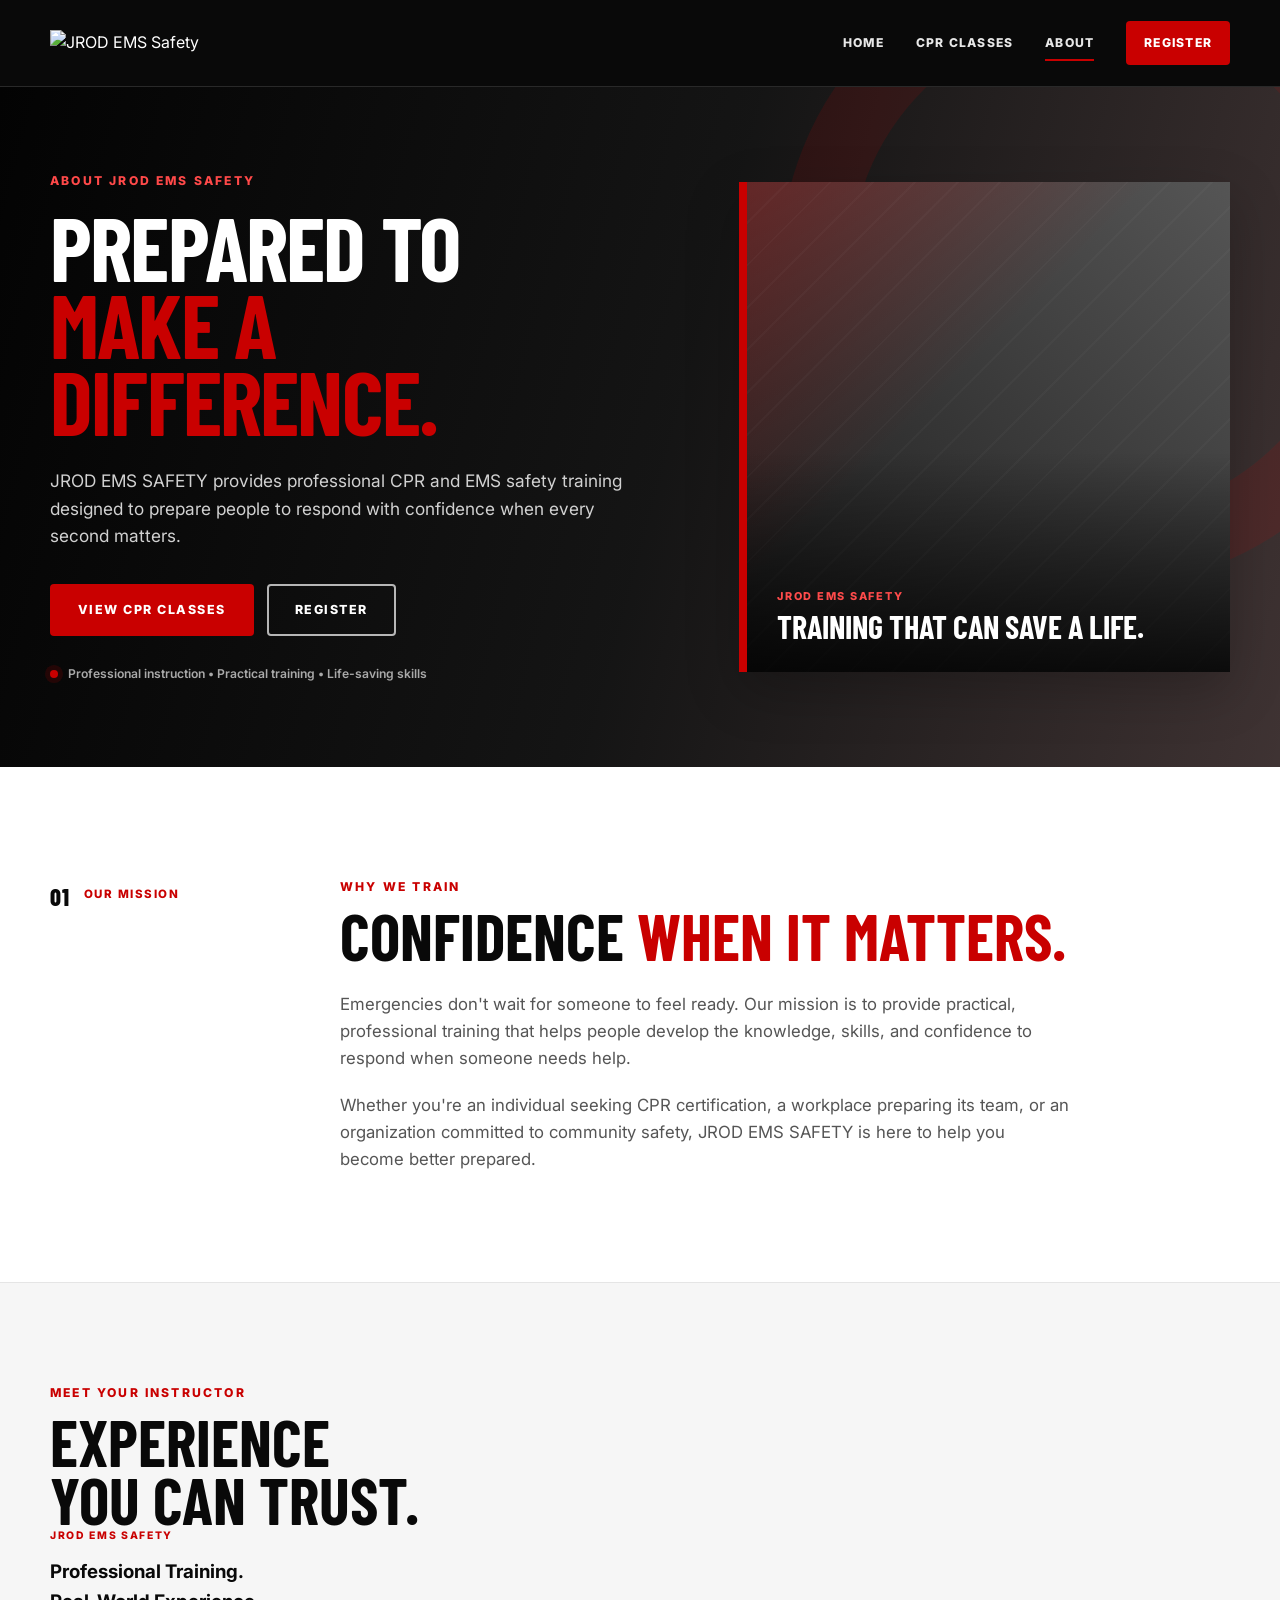
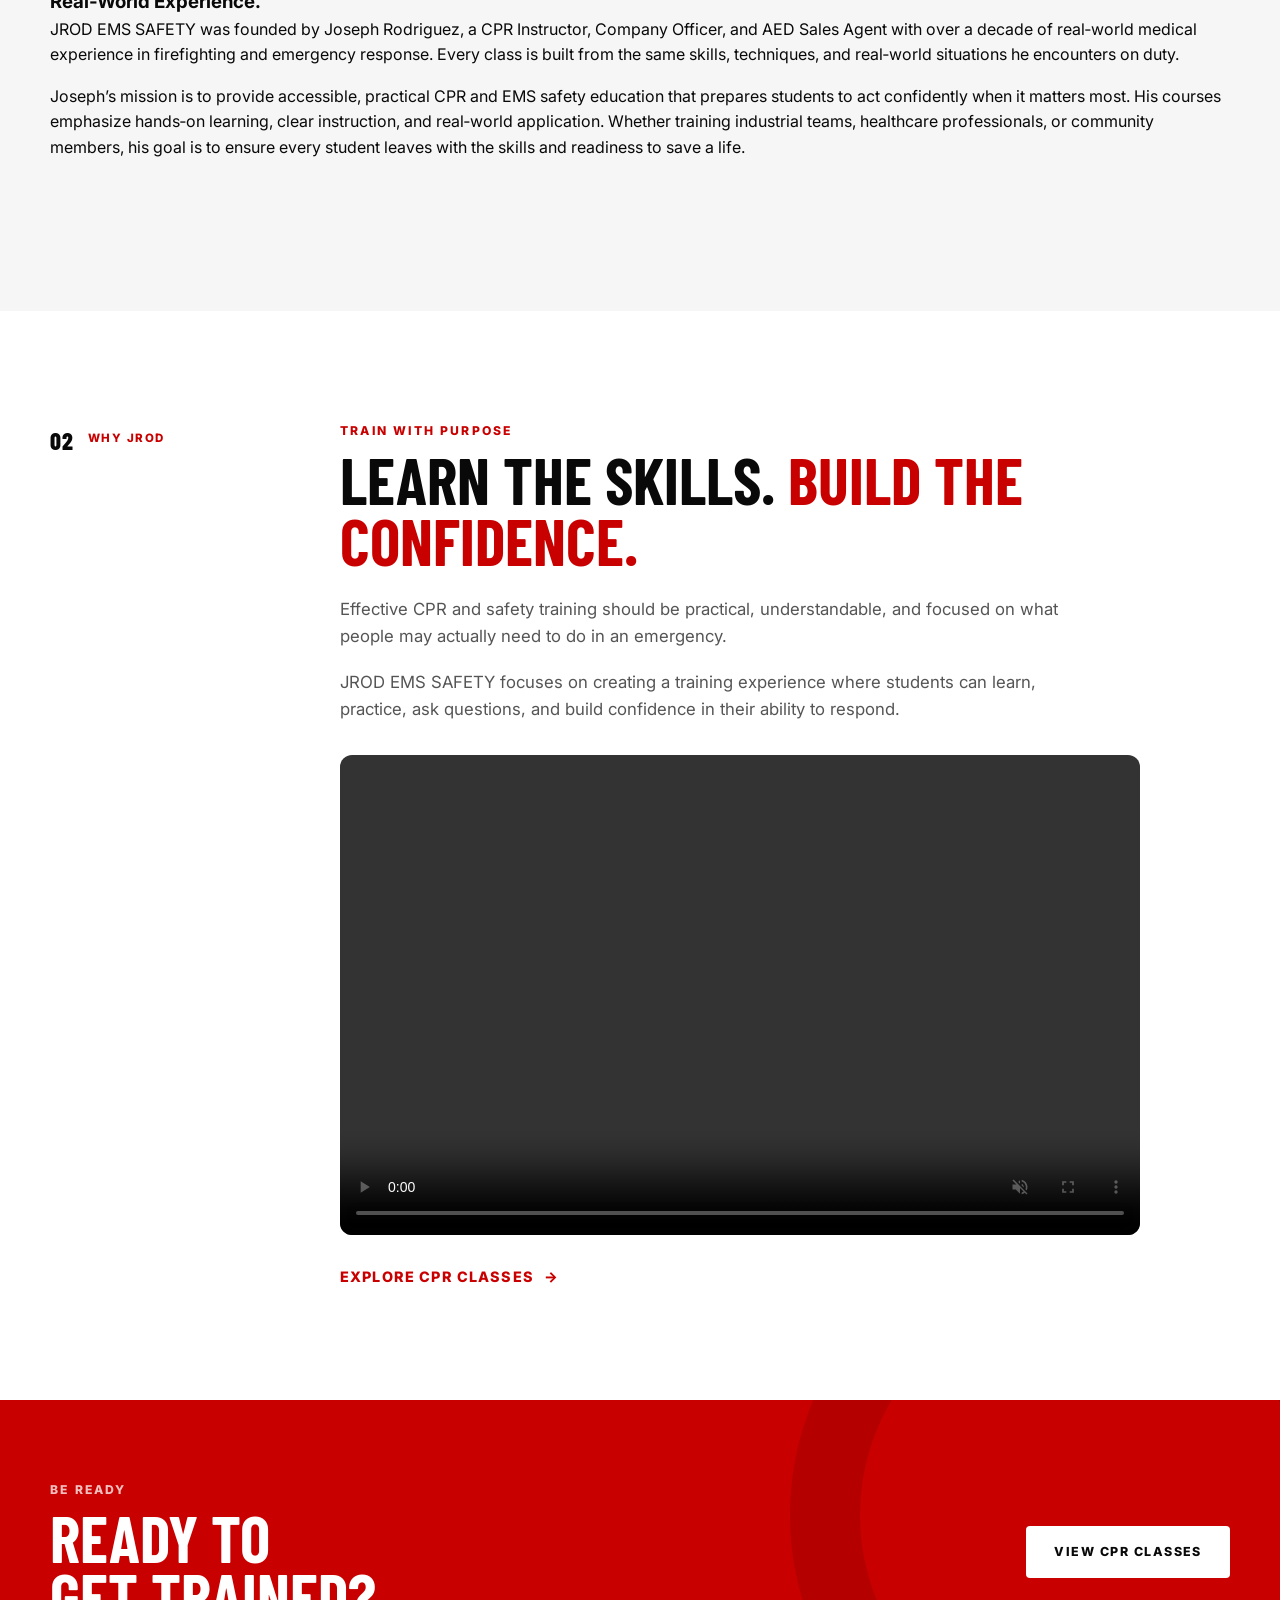
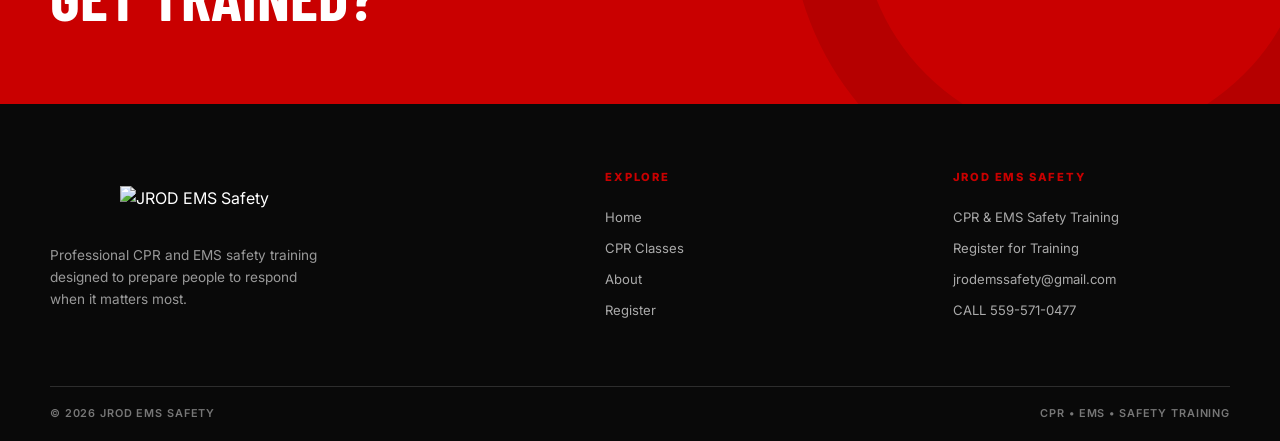
==== about.html @ 59ee8e82 "laptop optimize" ====
<!DOCTYPE html>
<html lang="en">
<head>
  <meta charset="UTF-8">
  <meta name="viewport" content="width=device-width, initial-scale=1.0">

  <meta
    name="description"
    content="Learn about JROD EMS SAFETY, our mission, and our commitment to professional CPR and EMS safety training."
  >

  <title>About | JROD EMS SAFETY</title>

  <!-- Fonts -->
  <link rel="preconnect" href="https://fonts.googleapis.com">
  <link rel="preconnect" href="https://fonts.gstatic.com" crossorigin>

  <link
    href="https://fonts.googleapis.com/css2?family=Barlow+Condensed:wght@500;600;700&family=Inter:wght@400;500;600;700;800&display=swap"
    rel="stylesheet"
  >

  <!-- Existing Site Styles -->
  <link rel="stylesheet" href="style.css">
</head>

<body>

  <!-- =========================================================
       HEADER
  ========================================================== -->
<header class="site-header">
    <div class="header-inner">

        <a href="index.html" class="brand" aria-label="JROD EMS Safety Home">
            <img
                src="images/JROD.png"
                alt="JROD EMS Safety"
                class="brand-logo"
            >
        </a>

        <button
            class="menu-toggle"
            type="button"
            aria-label="Open navigation menu"
            aria-expanded="false"
        >
            <span></span>
            <span></span>
            <span></span>
        </button>

        <nav class="main-nav" aria-label="Main navigation">
            <a href="index.html" >Home</a>
            <a href="classes.html">CPR Classes</a>
            <a href="about.html" class="active">About</a>
            <a href="contact.html" class="nav-register">Register</a>
        </nav>

    </div>
</header>

    <!-- =========================================================
         ABOUT HERO
    ========================================================== -->

    <section class="hero">

      <div class="hero-content">

        <div class="hero-copy">

          <p class="eyebrow">
            ABOUT JROD EMS SAFETY
          </p>

          <h1>
            Prepared to
            <br>
            <span>Make a Difference.</span>
          </h1>

          <p class="hero-text">
            JROD EMS SAFETY provides professional CPR and EMS safety
            training designed to prepare people to respond with
            confidence when every second matters.
          </p>

          <div class="hero-actions">

            <a
              class="btn btn-red"
              href="classes.html"
            >
              View CPR Classes
            </a>

            <a
              class="btn btn-outline"
              href="contact.html"
            >
              Register
            </a>

          </div>

          <div class="hero-trust">

            <span class="trust-dot"></span>

            <span>
              Professional instruction • Practical training • Life-saving skills
            </span>

          </div>

        </div>


        <!-- About Image Area -->

        <div class="hero-visual">

          <div class="hero-photo-placeholder">

            <div class="photo-overlay"></div>

            <div class="photo-caption">

              <span>JROD EMS SAFETY</span>

              <strong>
                Training That Can Save a Life.
              </strong>

            </div>

          </div>

        </div>

      </div>

    </section>


    <!-- =========================================================
         OUR MISSION
    ========================================================== -->

    <section class="mission-section">

      <div class="section-inner">

        <div class="mission-grid">

          <div class="mission-label">

            <span class="section-number">
              01
            </span>

            <span>
              OUR MISSION
            </span>

          </div>


          <div class="mission-copy">

            <p class="section-kicker">
              WHY WE TRAIN
            </p>

            <h2>
              Confidence
              <span>When It Matters.</span>
            </h2>

            <p class="mission-text">
              Emergencies don't wait for someone to feel ready.
              Our mission is to provide practical, professional
              training that helps people develop the knowledge,
              skills, and confidence to respond when someone needs
              help.
            </p>

            <p class="mission-text" style="margin-top: 20px;">
              Whether you're an individual seeking CPR certification,
              a workplace preparing its team, or an organization
              committed to community safety, JROD EMS SAFETY is here
              to help you become better prepared.
            </p>

          </div>

        </div>

      </div>

    </section>


    <!-- =========================================================
         MEET THE INSTRUCTOR
    ========================================================== -->

    <section class="classes-preview">

      <div class="section-inner">

        <div class="section-heading">

          <div>

          <p class="section-kicker">
  MEET YOUR INSTRUCTOR
</p>

<h2>
  Experience<br>
  You Can Trust.
</h2>

<div>
  <span class="card-tag">
    JROD EMS SAFETY
  </span>

  <h3>
    Professional Training.<br>
    Real‑World Experience.
  </h3>
</div>

<p>
  JROD EMS SAFETY was founded by Joseph Rodriguez, a CPR Instructor,
  Company Officer, and AED Sales Agent with over a decade of real‑world
  medical experience in firefighting and emergency response. Every class
  is built from the same skills, techniques, and real‑world situations he
  encounters on duty.
</p>

<p style="margin-top: 16px;">
  Joseph’s mission is to provide accessible, practical CPR and EMS safety
  education that prepares students to act confidently when it matters most.
  His courses emphasize hands‑on learning, clear instruction, and real‑world
  application. Whether training industrial teams, healthcare professionals,
  or community members, his goal is to ensure every student leaves with the
  skills and readiness to save a life.
</p>

          </div>

        </div>

      </div>

    </section>


    <!-- =========================================================
         WHY JROD
    ========================================================== -->

   <section class="mission-section">

  <div class="section-inner">

    <div class="mission-grid">

      <div class="mission-label">

        <span class="section-number">
          02
        </span>

        <span>
          WHY JROD
        </span>

      </div>

      <div class="mission-copy">

        <p class="section-kicker">
          TRAIN WITH PURPOSE
        </p>

        <h2>
          Learn The Skills.
          <span>Build The Confidence.</span>
        </h2>

        <p class="mission-text">
          Effective CPR and safety training should be practical,
          understandable, and focused on what people may actually
          need to do in an emergency.
        </p>

        <p class="mission-text" style="margin-top: 20px;">
          JROD EMS SAFETY focuses on creating a training
          experience where students can learn, practice, ask
          questions, and build confidence in their ability to
          respond.
        </p>

      <!-- ⭐ Autoplay Background-Style Video -->
<div class="mission-video"
     style="
        margin-top:32px;
        position:relative;
        overflow:hidden;
        border-radius:12px;
        height:480px; /* increased height for laptop */
     ">

  <video
    src="images/CPRvid.MP4"
    autoplay
    muted
    loop
    playsinline
    controls
    style="
      position:absolute;
      top:0;
      left:0;
      width:100%;
      height:100%;
      object-fit:cover; /* cinematic fill */
    "
  ></video>

</div>

<a class="text-link" href="classes.html">
  Explore CPR Classes <span>→</span>
</a>


      </div>

    </div>

  </div>

</section>

    <!-- =========================================================
         FINAL CTA
    ========================================================== -->

    <section class="final-cta">

      <div class="section-inner">

        <div class="final-cta-inner">

          <div>

            <p class="section-kicker">
              BE READY
            </p>

            <h2>
              Ready To
              <br>
              Get Trained?
            </h2>

          </div>


          <div>

            <a
              class="btn btn-white"
              href="classes.html"
            >
              View CPR Classes
            </a>

          </div>

        </div>

      </div>

    </section>

  </main>


 <!-- FOOTER -->
 
  <footer class="site-footer">

    <div class="footer-inner">

      <div class="footer-brand">

        <a
          class="brand"
          href="index.html"
          aria-label="JROD EMS SAFETY Home"
        >

          <div class="brand-mark" aria-hidden="true">

            <div class="heart">

              <span class="heart-left"></span>
              <span class="heart-right"></span>

              <span class="heartbeat">
                <span class="pulse-line"></span>
              </span>

            </div>

          </div>

         <div class="brand-wordmark">
    <img src="images/JROD.png" alt="JROD EMS Safety" class="brand-logo">
</div>

        </a>


        <p>
          Professional CPR and EMS safety training designed to
          prepare people to respond when it matters most.
        </p>

      </div>


      <div class="footer-links">

        <h3>
          Explore
        </h3>

        <a href="index.html">
          Home
        </a>

        <a href="classes.html">
          CPR Classes
        </a>

        <a href="about.html">
          About
        </a>

        <a href="contact.html">
          Register
        </a>

      </div>


      <div class="footer-contact">

        <h3>
          JROD EMS SAFETY
        </h3>

        <p>
          CPR & EMS Safety Training
        </p>

        <a href="contact.html">
          Register for Training
        </a>

        <a href="mailto:jrodemssafety@gmail.com">jrodemssafety@gmail.com</a>

        <p>
          CALL 559-571-0477
        </p>

      </div>

    </div>


    <div class="footer-bottom">

      <span>
        © 2026 JROD EMS SAFETY
      </span>

      <span>
        CPR • EMS • SAFETY TRAINING
      </span>

    </div>

  </footer>


  <!-- =========================================================
       MOBILE MENU
  ========================================================== -->

  <script>

    const menuToggle = document.querySelector(".menu-toggle");
    const mainNav = document.querySelector(".main-nav");

    if (menuToggle && mainNav) {

      menuToggle.addEventListener("click", () => {

        const isOpen = mainNav.classList.toggle("open");

        menuToggle.setAttribute(
          "aria-expanded",
          isOpen
        );

        menuToggle.setAttribute(
          "aria-label",
          isOpen
            ? "Close navigation"
            : "Open navigation"
        );

      });


      // Close menu when a navigation link is selected

      mainNav.querySelectorAll("a").forEach(link => {

        link.addEventListener("click", () => {

          mainNav.classList.remove("open");

          menuToggle.setAttribute(
            "aria-expanded",
            "false"
          );

          menuToggle.setAttribute(
            "aria-label",
            "Open navigation"
          );

        });

      });

    }

  </script>

</body>
</html>
---- style.css ----
/* =========================================================
   JROD EMS SAFETY
   Home Page Styles
   Brand: Black + Red / CPR-inspired
   ========================================================= */

:root {
  --black: #090909;
  --black-soft: #151515;
  --black-card: #1d1d1d;
  --red: #c90000;
  --red-dark: #980000;
  --red-bright: #e00000;
  --white: #ffffff;
  --off-white: #f6f6f6;
  --gray: #b9b9b9;
  --dark-gray: #707070;
  --border: #2d2d2d;

  --max-width: 1180px;
  --radius: 4px;
  --shadow: 0 18px 50px rgba(0, 0, 0, 0.22);
}

/* ---------- RESET ---------- */

* {
  box-sizing: border-box;
  margin: 0;
  padding: 0;
}

html {
  scroll-behavior: smooth;
}

body {
  font-family: "Inter", Arial, sans-serif;
  background: var(--white);
  color: var(--black);
  line-height: 1.6;
}

img {
  display: block;
  max-width: 100%;
}

a {
  color: inherit;
  text-decoration: none;
}

button,
a {
  -webkit-tap-highlight-color: transparent;
}

::selection {
  background: var(--red);
  color: var(--white);
}

/* ---------- SHARED ---------- */

.section-inner,
.header-inner,
.footer-inner {
  width: min(100% - 40px, var(--max-width));
  margin-inline: auto;
}

.section-kicker,
.eyebrow {
  font-size: 0.76rem;
  font-weight: 800;
  letter-spacing: 0.18em;
  text-transform: uppercase;
}

.section-kicker {
  color: var(--red);
  margin-bottom: 10px;
}

.text-link {
  display: inline-flex;
  align-items: center;
  gap: 10px;
  color: var(--red);
  font-size: 0.9rem;
  font-weight: 800;
  text-transform: uppercase;
  letter-spacing: 0.08em;
}

.text-link span {
  transition: transform 0.2s ease;
}

.text-link:hover span {
  transform: translateX(5px);
}

.btn {
  display: inline-flex;
  min-height: 52px;
  align-items: center;
  justify-content: center;
  padding: 0 26px;
  border: 2px solid transparent;
  border-radius: var(--radius);
  font-size: 0.78rem;
  font-weight: 800;
  letter-spacing: 0.12em;
  text-transform: uppercase;
  transition:
    transform 0.2s ease,
    background 0.2s ease,
    border-color 0.2s ease,
    color 0.2s ease;
}

.btn:hover {
  transform: translateY(-2px);
}

.btn-red {
  background: var(--red);
  color: var(--white);
}

.btn-red:hover {
  background: var(--red-bright);
}

.btn-outline {
  border-color: rgba(255, 255, 255, 0.7);
  color: var(--white);
}

.btn-outline:hover {
  background: var(--white);
  border-color: var(--white);
  color: var(--black);
}

.btn-white {
  background: var(--white);
  color: var(--black);
}

.btn-white:hover {
  background: var(--off-white);
}

/* ---------- HEADER ---------- */

.site-header {
  position: relative;
  z-index: 100;
  background: var(--black);
  color: var(--white);
  border-bottom: 1px solid #292929;
}

.header-inner {
  min-height: 86px;
  display: flex;
  align-items: center;
  justify-content: space-between;
  gap: 30px;
}

.brand {
  display: inline-flex;
  align-items: center;
  gap: 12px;
  min-width: 220px;
}

.brand-mark {
  width: 58px;
  height: 58px;
  display: grid;
  place-items: center;
}

.main-nav {
  display: flex;
  align-items: center;
  gap: 32px;
}

.main-nav a {
  position: relative;
  padding: 8px 0;
  color: #e7e7e7;
  font-size: 0.76rem;
  font-weight: 800;
  letter-spacing: 0.1em;
  text-transform: uppercase;
}

.main-nav a::after {
  content: "";
  position: absolute;
  left: 0;
  right: 100%;
  bottom: 0;
  height: 2px;
  background: var(--red);
  transition: right 0.2s ease;
}

.main-nav a:hover::after,
.main-nav a.active::after {
  right: 0;
}

.main-nav .nav-register {
  padding: 12px 18px;
  background: var(--red);
  color: var(--white);
  border-radius: var(--radius);
}

.main-nav .nav-register::after {
  display: none;
}

.menu-toggle {
  display: none;
  width: 44px;
  height: 44px;
  border: 0;
  background: transparent;
  cursor: pointer;
}

.menu-toggle span {
  display: block;
  width: 25px;
  height: 2px;
  margin: 5px auto;
  background: var(--white);
}

/* ---------- HERO ---------- */

.hero {
  position: relative;
  overflow: hidden;
  min-height: 680px;
  display: flex;
  align-items: center;
  background:
    linear-gradient(105deg, rgba(0, 0, 0, 0.99) 0%, rgba(8, 8, 8, 0.95) 52%, rgba(15, 0, 0, 0.8) 100%);
  color: var(--white);
}

.hero::before {
  content: "";
  position: absolute;
  right: -140px;
  top: -140px;
  width: 500px;
  height: 500px;
  border: 70px solid rgba(201, 0, 0, 0.12);
  border-radius: 50%;
}

.hero-content {
  position: relative;
  z-index: 2;
  width: min(100% - 40px, var(--max-width));
  margin-inline: auto;
  display: grid;
  grid-template-columns: 1fr 0.9fr;
  gap: 70px;
  align-items: center;
  padding: 80px 0;
}

.hero-copy {
  max-width: 620px;
}

.eyebrow {
  color: #ff4949;
  margin-bottom: 18px;
}

.hero h1 {
  max-width: 700px;
  font-family: "Barlow Condensed", Impact, sans-serif;
  font-size: clamp(4rem, 7vw, 6.7rem);
  line-height: 0.86;
  font-weight: 700;
  letter-spacing: -0.02em;
  text-transform: uppercase;
}

.hero h1 span {
  color: var(--red);
}

.hero-text {
  max-width: 590px;
  margin-top: 28px;
  color: #d1d1d1;
  font-size: 1.08rem;
}

.hero-actions {
  display: flex;
  flex-wrap: wrap;
  gap: 13px;
  margin-top: 34px;
}

.hero-trust {
  display: flex;
  align-items: center;
  gap: 10px;
  margin-top: 28px;
  color: #a9a9a9;
  font-size: 0.76rem;
  font-weight: 600;
}

.trust-dot {
  width: 8px;
  height: 8px;
  flex: 0 0 auto;
  border-radius: 50%;
  background: var(--red);
  box-shadow: 0 0 0 5px rgba(201, 0, 0, 0.15);
}

.hero-visual {
  position: relative;
  min-height: 490px;
}

.hero-photo-placeholder {
  position: absolute;
  inset: 0 0 0 35px;
  overflow: hidden;
  background:
    linear-gradient(135deg, rgba(201, 0, 0, 0.3), transparent 42%),
    linear-gradient(45deg, #1b1b1b, #555);
  border-left: 8px solid var(--red);
  box-shadow: var(--shadow);
}

/*
  Replace the placeholder background with the client's
  professional instructor photo:

  background-image:
    linear-gradient(rgba(0,0,0,.12), rgba(0,0,0,.35)),
    url("images/instructors.jpg");

  background-size: cover;
  background-position: center;
*/

.photo-overlay {
  position: absolute;
  inset: 0;
  background:
    linear-gradient(to top, rgba(0,0,0,.8), transparent 45%),
    repeating-linear-gradient(
      135deg,
      transparent 0,
      transparent 28px,
      rgba(255,255,255,.025) 28px,
      rgba(255,255,255,.025) 30px
    );
}

.photo-overlay::before {
  position: absolute;
  top: 28px;
  left: 28px;
  padding: 7px 10px;
  border-left: 3px solid var(--red);
  background: rgba(0,0,0,.65);
  color: var(--white);
  font-size: 0.65rem;
  font-weight: 800;
  letter-spacing: 0.15em;
}

.photo-caption {
  position: absolute;
  left: 30px;
  right: 30px;
  bottom: 30px;
  display: flex;
  flex-direction: column;
  gap: 5px;
}

.photo-caption span {
  color: #ff4b4b;
  font-size: 0.68rem;
  font-weight: 800;
  letter-spacing: 0.16em;
}

.photo-caption strong {
  font-family: "Barlow Condensed", Impact, sans-serif;
  font-size: 2rem;
  line-height: 1;
  text-transform: uppercase;
}

.emergency-badge {
  position: absolute;
  z-index: 5;
  left: 0;
  bottom: 45px;
  display: flex;
  align-items: center;
  gap: 12px;
  padding: 13px 16px;
  background: var(--red);
  color: var(--white);
  box-shadow: 0 10px 30px rgba(0,0,0,.35);
}

.badge-number {
  font-family: "Barlow Condensed", Impact, sans-serif;
  font-size: 2rem;
  font-weight: 700;
  line-height: 0.9;
}

.badge-label {
  font-size: 0.6rem;
  font-weight: 800;
  letter-spacing: 0.12em;
  line-height: 1.2;
}

/* ---------- MISSION ---------- */

.mission-section {
  padding: 110px 0;
  background: var(--white);
}

.mission-grid {
  display: grid;
  grid-template-columns: 220px 1fr;
  gap: 70px;
}

.mission-label {
  display: flex;
  align-items: flex-start;
  gap: 13px;
  padding-top: 8px;
  color: var(--red);
  font-size: 0.72rem;
  font-weight: 800;
  letter-spacing: 0.13em;
}

.section-number {
  font-family: "Barlow Condensed", Impact, sans-serif;
  font-size: 1.5rem;
  color: var(--black);
  line-height: 1;
}

.mission-copy {
  max-width: 800px;
}

.mission-copy h2 {
  max-width: 850px;
  margin-bottom: 24px;
  font-family: "Barlow Condensed", Impact, sans-serif;
  font-size: clamp(3rem, 5vw, 5rem);
  line-height: 0.95;
  text-transform: uppercase;
}

.mission-copy h2 span {
  color: var(--red);
}

.mission-text {
  max-width: 730px;
  color: #555;
  font-size: 1.05rem;
}

.mission-copy .text-link {
  margin-top: 30px;
}

/* ---------- CLASSES ---------- */

.classes-preview {
  padding: 100px 0 110px;
  background: var(--off-white);
  border-top: 1px solid #e5e5e5;
}

.section-heading {
  display: flex;
  align-items: end;
  justify-content: space-between;
  gap: 30px;
  margin-bottom: 40px;
}

.section-heading h2 {
  font-family: "Barlow Condensed", Impact, sans-serif;
  font-size: clamp(3rem, 5vw, 4.7rem);
  line-height: 0.9;
  text-transform: uppercase;
}

.class-cards {
  display: grid;
  grid-template-columns: repeat(3, 1fr);
  gap: 18px;
}

.class-card {
  display: flex;
  gap: 20px;
  min-height: 270px;
  padding: 32px;
  background: var(--white);
  border-top: 5px solid var(--red);
  box-shadow: 0 10px 30px rgba(0,0,0,.06);
}

.class-card-dark {
  background: var(--black);
  color: var(--white);
}

.card-icon {
  width: 42px;
  height: 42px;
  flex: 0 0 auto;
  display: grid;
  place-items: center;
  background: var(--red);
  color: var(--white);
  font-family: "Barlow Condensed", Impact, sans-serif;
  font-size: 1.6rem;
  font-weight: 700;
}

.card-tag {
  display: block;
  margin-bottom: 12px;
  color: var(--red);
  font-size: 0.65rem;
  font-weight: 800;
  letter-spacing: 0.16em;
}

.class-card h3 {
  margin-bottom: 12px;
  font-family: "Barlow Condensed", Impact, sans-serif;
  font-size: 2.15rem;
  line-height: 0.95;
  text-transform: uppercase;
}

.class-card p {
  color: #666;
  font-size: 0.9rem;
}

.class-card-dark p {
  color: #bbb;
}

.class-card a {
  display: inline-flex;
  gap: 8px;
  margin-top: 24px;
  color: var(--red);
  font-size: 0.72rem;
  font-weight: 800;
  letter-spacing: 0.1em;
  text-transform: uppercase;
}

.class-card a span {
  transition: transform .2s ease;
}

.class-card a:hover span {
  transform: translateX(4px);
}

.mobile-class-link {
  display: none;
}

/* ---------- FINAL CTA ---------- */

.final-cta {
  position: relative;
  overflow: hidden;
  padding: 80px 0;
  background: var(--red);
  color: var(--white);
}

.final-cta::before {
  content: "";
  position: absolute;
  right: -100px;
  top: -180px;
  width: 450px;
  height: 450px;
  border: 70px solid rgba(0,0,0,.1);
  border-radius: 50%;
}

.final-cta-inner {
  position: relative;
  z-index: 1;
  display: flex;
  align-items: center;
  justify-content: space-between;
  gap: 40px;
}

.final-cta .section-kicker {
  color: rgba(255,255,255,.75);
}

.final-cta h2 {
  font-family: "Barlow Condensed", Impact, sans-serif;
  font-size: clamp(3rem, 5vw, 5rem);
  line-height: .9;
  text-transform: uppercase;
}

/* ---------- FOOTER ---------- */

.site-footer {
  background: var(--black);
  color: var(--white);
}

.footer-inner {
  display: grid;
  grid-template-columns: 1.4fr .8fr .8fr;
  gap: 70px;
  padding: 65px 0;
}

.brand-footer {
  min-width: 0;
}

.footer-brand > p {
  max-width: 270px;
  margin-top: 18px;
  color: #999;
  font-size: .85rem;
}

.footer-links,
.footer-contact {
  display: flex;
  flex-direction: column;
  gap: 10px;
}

.footer-links h3,
.footer-contact h3 {
  margin-bottom: 10px;
  color: var(--red);
  font-size: .7rem;
  font-weight: 800;
  letter-spacing: .16em;
  text-transform: uppercase;
}

.footer-links a,
.footer-contact p,
.footer-contact a {
  color: #aaa;
  font-size: .82rem;
}

.footer-links a:hover,
.footer-contact a:hover {
  color: var(--white);
}

.footer-bottom {
  width: min(100% - 40px, var(--max-width));
  margin-inline: auto;
  padding: 18px 0;
  display: flex;
  align-items: center;
  justify-content: space-between;
  gap: 20px;
  border-top: 1px solid var(--border);
  color: #777;
  font-size: .68rem;
  font-weight: 600;
  letter-spacing: .08em;
  text-transform: uppercase;
}

/* ---------- RESPONSIVE ---------- */

@media (max-width: 1000px) {

  .hero-content {
    grid-template-columns: 1fr;
    gap: 50px;
  }

  .hero {
    min-height: auto;
  }

  .hero-visual {
    min-height: 460px;
    max-width: 680px;
  }

  .mission-grid {
    grid-template-columns: 1fr;
    gap: 25px;
  }

  .class-cards {
    grid-template-columns: 1fr;
  }

  .class-card {
    min-height: auto;
  }

  .photo-strip {
    grid-template-columns: repeat(2, 1fr);
  }

  .footer-inner {
    grid-template-columns: 1fr 1fr;
  }

  .footer-brand {
    grid-column: 1 / -1;
  }
}

@media (max-width: 760px) {

  .section-inner,
  .header-inner,
  .footer-inner {
    width: min(100% - 30px, var(--max-width));
  }

  .header-inner {
    min-height: 76px;
  }

  .menu-toggle {
    display: block;
  }

  .main-nav {
    position: absolute;
    left: 15px;
    right: 15px;
    top: calc(100% + 1px);
    display: none;
    flex-direction: column;
    align-items: stretch;
    gap: 0;
    padding: 12px;
    background: var(--black);
    border: 1px solid var(--border);
    box-shadow: var(--shadow);
  }

  .main-nav.open {
    display: flex;
  }

  .main-nav a {
    padding: 14px 10px;
  }

  .main-nav .nav-register {
    margin-top: 8px;
    text-align: center;
  }

  .brand {
    min-width: auto;
  }

  .brand-wordmark {
    width: 100px;
  }

  .hero-content {
    width: min(100% - 30px, var(--max-width));
    padding: 70px 0;
  }

  .hero h1 {
    font-size: clamp(3.6rem, 17vw, 5.6rem);
  }

  .hero-text {
    font-size: .98rem;
  }

  .hero-visual {
    min-height: 390px;
  }

  .hero-photo-placeholder {
    left: 20px;
  }

  .emergency-badge {
    bottom: 25px;
  }

  .mission-section,
  .classes-preview {
    padding: 75px 0;
  }

  .mission-copy h2,
  .section-heading h2 {
    font-size: clamp(2.8rem, 13vw, 4.4rem);
  }

  .section-heading {
    align-items: flex-start;
  }

  .desktop-link {
    display: none;
  }

  .mobile-class-link {
    display: inline-flex;
    margin-top: 30px;
  }

  .photo-strip {
    grid-template-columns: 1fr 1fr;
  }

  .photo-tile {
    min-height: 190px;
  }

  .final-cta {
    padding: 65px 0;
  }

  .final-cta-inner {
    flex-direction: column;
    align-items: flex-start;
  }

  .footer-inner {
    grid-template-columns: 1fr;
    gap: 40px;
    padding: 50px 0;
  }

  .footer-brand {
    grid-column: auto;
  }

  .footer-bottom {
    flex-direction: column;
    align-items: flex-start;
    padding: 18px 0 25px;
  }
}

@media (max-width: 480px) {

  .hero-actions {
    flex-direction: column;
    align-items: stretch;
  }

  .hero-actions .btn {
    width: 100%;
  }

  .hero-visual {
    min-height: 330px;
  }

  .hero-photo-placeholder {
    left: 10px;
    border-left-width: 5px;
  }

  .emergency-badge {
    left: 0;
    bottom: 15px;
  }

  .class-card {
    flex-direction: column;
    padding: 26px;
  }

  .photo-strip {
    grid-template-columns: 1fr;
  }

  .photo-tile {
    min-height: 210px;
  }

  
  .btn {
    min-height: 50px;
  }
}
/* ---------- INSTRUCTORS / EMPLOYEE SECTION (BRAND MATCHED) ---------- */

.employee-section {
  padding: 90px 0;
  background: var(--black);
  color: var(--white);
  border-top: 1px solid var(--border);
}

.employee-heading {
  font-family: "Barlow Condensed", Impact, sans-serif;
  font-size: 2.8rem;
  text-transform: uppercase;
  text-align: center;
  letter-spacing: 0.12em;
  margin-bottom: 50px;
  color: var(--red);
}

/* Grid layout */
.employee-grid {
  display: grid;
  grid-template-columns: repeat(auto-fit, minmax(260px, 1fr));
  gap: 40px;
}

/* Individual card */
.employee-card {
  background: var(--black-card);
  border: 2px solid var(--border);
  border-radius: var(--radius);
  box-shadow: var(--shadow);
  overflow: hidden;
  transition: transform 0.25s ease, box-shadow 0.25s ease;
}

.employee-card:hover {
  transform: translateY(-6px);
  box-shadow: 0 22px 55px rgba(0,0,0,0.35);
}

/* Photo */
.employee-card img {
  width: 100%;
  height: auto;
  object-fit: cover;
  display: block;
  border-bottom: 3px solid var(--red);
}

/* Name label */
.employee-name {
  padding: 18px 20px 22px;
  font-size: 0.9rem;
  font-weight: 800;
  text-transform: uppercase;
  letter-spacing: 0.14em;
  color: var(--gray);
  text-align: center;
}

/* Mobile adjustments */
@media (max-width: 640px) {
  .employee-section {
    padding: 70px 0;
  }

  .employee-heading {
    font-size: 2.2rem;
  }

  .employee-card img {
    height: 220px;
  }
}

/* ---------- PHOTO STRIP ---------- */

/*
  Replace each tile with actual class photos:

  .photo-one {
    background-image:
      linear-gradient(to top, rgba(0,0,0,.7), transparent),
      url("images/class-1.jpg");
    background-size: cover;
    background-position: center;
  }
*/

.photo-strip {
  display: grid;
  grid-template-columns: repeat(2, 1fr);
  min-height: 350px;
  background: var(--black);
}

.photo-tile {
  position: relative;
  min-height: 500px;
  overflow: hidden;
  background-size: cover;
  background-position: center;
  background-repeat: no-repeat;
  display: flex;
  align-items: flex-end;
  padding: 28px;
  color: var(--white);
  font-weight: 700;
  text-transform: uppercase;
  letter-spacing: 0.1em;
  border-right: 1px solid rgba(255,255,255,.08);
}

.photo-tile:nth-child(even) {
  background-color: #222;
}

.photo-tile::before {
  content: "";
  position: absolute;
  inset: 0;
  background: rgba(0,0,0,.45);
}

.photo-tile::after {
  content: "+";
  position: absolute;
  top: 18px;
  right: 20px;
  color: rgba(255,255,255,.35);
  font-family: "Barlow Condensed", Impact, sans-serif;
  font-size: 2rem;
}

.photo-tile span {
  position: relative;
  z-index: 2;
  color: var(--white);
  font-size: 0.65rem;
  font-weight: 800;
  letter-spacing: 0.14em;
}

/* Mobile */
@media (max-width: 768px) {
  .photo-strip {
    grid-template-columns: 1fr;
  }
  .photo-tile {
    min-height: 260px;
  }
}

@media (max-width: 480px) {
  .photo-tile {
    min-height: 220px;
  }
}
/* =========================
   JROD LOGO
========================= */

.brand {
    display: inline-flex;
    align-items: center;
    flex-shrink: 0;
    text-decoration: none;
}

.brand-logo {
    display: block;
    width: 170px;
    height: auto;
    max-height: 64px;
    object-fit: contain;

    opacity: 0;
    transform: translateX(-45px);

    animation:
        logoSlideIn 0.9s ease-out forwards,
        logoThrob 3.5s ease-in-out 1s infinite;

    transform-origin: center center;
}

/* Logo slides in from the left */
@keyframes logoSlideIn {
    0% {
        opacity: 0;
        transform: translateX(-45px);
    }

    100% {
        opacity: 1;
        transform: translateX(0);
    }
}

/* Subtle throb */
@keyframes logoThrob {
    0%,
    100% {
        transform: scale(1);
    }

    50% {
        transform: scale(1.045);
    }
}

/* Accessibility */
@media (prefers-reduced-motion: reduce) {
    .brand-logo {
        opacity: 1;
        transform: none;
        animation: none;
    }
}

/* Mobile */
@media (max-width: 760px) {
    .brand-logo {
        width: 145px;
        max-height: 58px;
    }
}

@media (max-width: 480px) {
    .brand-logo {
        width: 130px;
        max-height: 52px;
    }
}
/* =========================================================
   UPCOMING CLASSES / SCHEDULE
========================================================= */

.schedule-section {
    padding: 60px 0;
    background: var(--black-soft);
}

.schedule-section .section-heading {
    display: block;
    width: min(100% - 40px, 800px);
    margin: 0 auto 40px;
    text-align: center;
}

.schedule-section .eyebrow {
    display: block;
    margin-bottom: 10px;
    color: var(--red);
    font-size: .8rem;
    font-weight: 800;
    letter-spacing: .15em;
}

.schedule-section .section-heading h2 {
    margin: 0 0 12px;
    color: var(--white);
    font-size: clamp(2.5rem, 5vw, 4rem);
}

.schedule-section .section-heading p {
    margin: 0;
    color: var(--gray);
    font-size: 1rem;
}

.schedule-grid {
    width: min(100% - 40px, 1180px);
    margin: 35px auto 0;
    display: grid;
    gap: 16px;
}

.schedule-card {
    display: grid;
    grid-template-columns: 100px 1fr auto;
    align-items: center;
    gap: 25px;
    padding: 20px;
    background: var(--black-card);
    border: 1px solid var(--border);
    border-left: 4px solid var(--red);
    border-radius: 4px;
}

.schedule-date {
    text-align: center;
    border-right: 1px solid var(--border);
    padding-right: 20px;
}

.schedule-date .month {
    display: block;
    color: var(--red);
    font-size: .8rem;
    font-weight: 800;
    letter-spacing: .15em;
}

.schedule-date .day {
    display: block;
    color: var(--white);
    font-family: "Barlow Condensed", Impact, sans-serif;
    font-size: 3rem;
    font-weight: 700;
    line-height: 1;
}

.schedule-info h3 {
    margin: 0 0 6px;
    color: var(--white);
    font-family: "Barlow Condensed", Impact, sans-serif;
    font-size: 1.7rem;
    text-transform: uppercase;
}

.schedule-info p {
    margin: 4px 0;
    color: var(--gray);
}

.schedule-info strong {
    color: var(--white);
}

.schedule-card .btn {
    white-space: nowrap;
    color: #ffffff;
    font-size: 1.05rem;
}

/* Mobile */
@media (max-width: 760px) {

    .schedule-section {
        padding: 50px 0;
    }

    .schedule-card {
        grid-template-columns: 75px 1fr;
        gap: 18px;
    }

    .schedule-date {
        padding-right: 15px;
    }

    .schedule-date .day {
        font-size: 2.5rem;
    }

    .schedule-info h3 {
        font-size: 1.45rem;
    }

    .schedule-card .btn {
        grid-column: 1 / -1;
        width: 100%;
    }
}
/* =========================================================
   GOOGLE SHEET SCHEDULE
========================================================= */

.schedule-loading {
    padding: 35px 20px;
    text-align: center;
    color: var(--gray);
    background: var(--black-card);
    border: 1px solid var(--border);
    border-radius: 4px;
}

.schedule-empty {
    padding: 35px 20px;
    text-align: center;
    color: var(--gray);
    background: var(--black-card);
    border: 1px solid var(--border);
    border-radius: 4px;
}

.schedule-error {
    padding: 25px 20px;
    text-align: center;
    color: var(--white);
    background: var(--black-card);
    border: 1px solid var(--red);
    border-left: 4px solid var(--red);
    border-radius: 4px;
}

.schedule-card {
    transition: transform .2s ease, border-color .2s ease;
}

.schedule-card:hover {
    transform: translateY(-2px);
    border-color: var(--red);
}

.schedule-info .class-description {
    margin-top: 8px;
}

.schedule-info .class-location {
    font-size: .9rem;
}
/* =========================================================
   REGISTRATION PAGE
========================================================= */

.page-hero {
    padding: 100px 20px 80px;
    background: var(--black);
    border-bottom: 1px solid var(--border);
}

.page-hero-inner {
    width: min(100%, 850px);
    margin: 0 auto;
    text-align: center;
}

.page-hero .eyebrow {
    display: block;
    margin-bottom: 12px;
    color: var(--red);
    font-size: .8rem;
    font-weight: 800;
    letter-spacing: .15em;
}

.page-hero h1 {
    margin: 0 0 20px;
    color: var(--white);
    font-family: "Barlow Condensed", Impact, sans-serif;
    font-size: clamp(4rem, 9vw, 7rem);
    line-height: .9;
    text-transform: uppercase;
}

.page-hero h1 span {
    color: var(--red);
}

.page-hero p {
    max-width: 680px;
    margin: 0 auto;
    color: var(--gray);
    font-size: 1.05rem;
    line-height: 1.7;
}


/* =========================================================
   REGISTRATION CARDS
========================================================= */

.registration-section {
    padding: 90px 0;
    background: var(--black-soft);
}

.registration-section .section-heading {
    width: min(100% - 40px, 800px);
    margin: 0 auto 45px;
    text-align: center;
}

.registration-section .section-heading .eyebrow {
    display: block;
    margin-bottom: 10px;
    color: var(--red);
    font-size: .8rem;
    font-weight: 800;
    letter-spacing: .15em;
}

.registration-section .section-heading h2 {
    margin: 0 0 12px;
    color: var(--white);
    font-family: "Barlow Condensed", Impact, sans-serif;
    font-size: clamp(2.8rem, 5vw, 4.5rem);
    text-transform: uppercase;
}

.registration-section .section-heading p {
    margin: 0;
    color: var(--gray);
}


.registration-grid {
    width: min(100% - 40px, 1180px);
    margin: 0 auto;
    display: grid;
    grid-template-columns: repeat(3, 1fr);
    gap: 20px;
}


.registration-card {
    position: relative;
    display: flex;
    flex-direction: column;
    min-height: 560px;
    overflow: hidden;
    background: var(--black-card);
    border: 1px solid var(--border);
    border-top: 4px solid var(--red);
    border-radius: 4px;
    box-shadow: 0 18px 50px rgba(0,0,0,.22);
    transition:
        transform .25s ease,
        border-color .25s ease;
}


.registration-card:hover {
    transform: translateY(-6px);
    border-color: var(--red);
}


.registration-number {
    position: absolute;
    top: 12px;
    right: 18px;
    color: rgba(255,255,255,.08);
    font-family: "Barlow Condensed", Impact, sans-serif;
    font-size: 5rem;
    font-weight: 800;
    line-height: 1;
}


.registration-card-content {
    display: flex;
    flex: 1;
    flex-direction: column;
    padding: 42px 30px 30px;
}


.registration-label {
    margin-bottom: 12px;
    color: var(--red);
    font-size: .72rem;
    font-weight: 800;
    letter-spacing: .15em;
}


.registration-card h3 {
    margin: 0 0 15px;
    color: var(--white);
    font-family: "Barlow Condensed", Impact, sans-serif;
    font-size: 2.25rem;
    line-height: 1;
    text-transform: uppercase;
}


.registration-card > .registration-card-content > p {
    margin: 0;
    color: var(--gray);
    line-height: 1.65;
}


.registration-features {
    margin: 25px 0;
    padding: 0;
    list-style: none;
    border-top: 1px solid var(--border);
}


.registration-features li {
    position: relative;
    padding: 12px 0 12px 22px;
    color: var(--off-white);
    border-bottom: 1px solid var(--border);
    font-size: .92rem;
}


.registration-features li::before {
    content: "✓";
    position: absolute;
    left: 0;
    color: var(--red);
    font-weight: 800;
}


.registration-bottom {
    display: flex;
    align-items: flex-end;
    justify-content: space-between;
    gap: 15px;
    margin-top: auto;
    padding-top: 25px;
    border-top: 1px solid var(--border);
}


.registration-price span {
    display: block;
    margin-bottom: 3px;
    color: var(--dark-gray);
    font-size: .65rem;
    font-weight: 800;
    letter-spacing: .12em;
}


.registration-price strong {
    display: block;
    color: var(--white);
    font-family: "Barlow Condensed", Impact, sans-serif;
    font-size: 2.3rem;
    line-height: 1;
}


.registration-btn {
    white-space: nowrap;
    color: #ffffff;
}


/* =========================================================
   REGISTRATION INFORMATION
========================================================= */

.registration-info-section {
    padding: 80px 0;
    background: var(--black);
}


.registration-info {
    width: min(100% - 40px, 1180px);
    margin: 0 auto;
    display: grid;
    grid-template-columns: 1fr 1fr;
    gap: 60px;
    align-items: center;
}


.registration-info-copy .eyebrow {
    display: block;
    margin-bottom: 10px;
    color: var(--red);
    font-size: .8rem;
    font-weight: 800;
    letter-spacing: .15em;
}


.registration-info-copy h2 {
    margin: 0 0 18px;
    color: var(--white);
    font-family: "Barlow Condensed", Impact, sans-serif;
    font-size: clamp(2.8rem, 5vw, 4.5rem);
    line-height: .95;
    text-transform: uppercase;
}


.registration-info-copy p {
    max-width: 560px;
    margin: 0;
    color: var(--gray);
    line-height: 1.7;
}


.registration-steps {
    display: grid;
    gap: 15px;
}


.registration-step {
    display: flex;
    gap: 18px;
    padding: 20px;
    background: var(--black-card);
    border: 1px solid var(--border);
    border-left: 3px solid var(--red);
}


.registration-step > span {
    flex: 0 0 auto;
    color: var(--red);
    font-family: "Barlow Condensed", Impact, sans-serif;
    font-size: 1.7rem;
    font-weight: 700;
}


.registration-step strong {
    display: block;
    margin-bottom: 5px;
    color: var(--white);
}


.registration-step p {
    margin: 0;
    color: var(--gray);
    font-size: .88rem;
    line-height: 1.5;
}


/* =========================================================
   MOBILE
========================================================= */

@media (max-width: 1000px) {

    .registration-grid {
        grid-template-columns: 1fr;
        max-width: 650px;
    }

    .registration-card {
        min-height: auto;
    }

}


@media (max-width: 760px) {

    .page-hero {
        padding: 75px 20px 60px;
    }

    .registration-section {
        padding: 60px 0;
    }

    .registration-info-section {
        padding: 60px 0;
    }

    .registration-info {
        grid-template-columns: 1fr;
        gap: 40px;
    }

}


@media (max-width: 480px) {

    .registration-grid {
        width: min(100% - 30px, 650px);
    }

    .registration-card-content {
        padding: 35px 22px 25px;
    }

    .registration-bottom {
        align-items: stretch;
        flex-direction: column;
    }

    .registration-btn {
        width: 100%;
        text-align: center;
    }

}
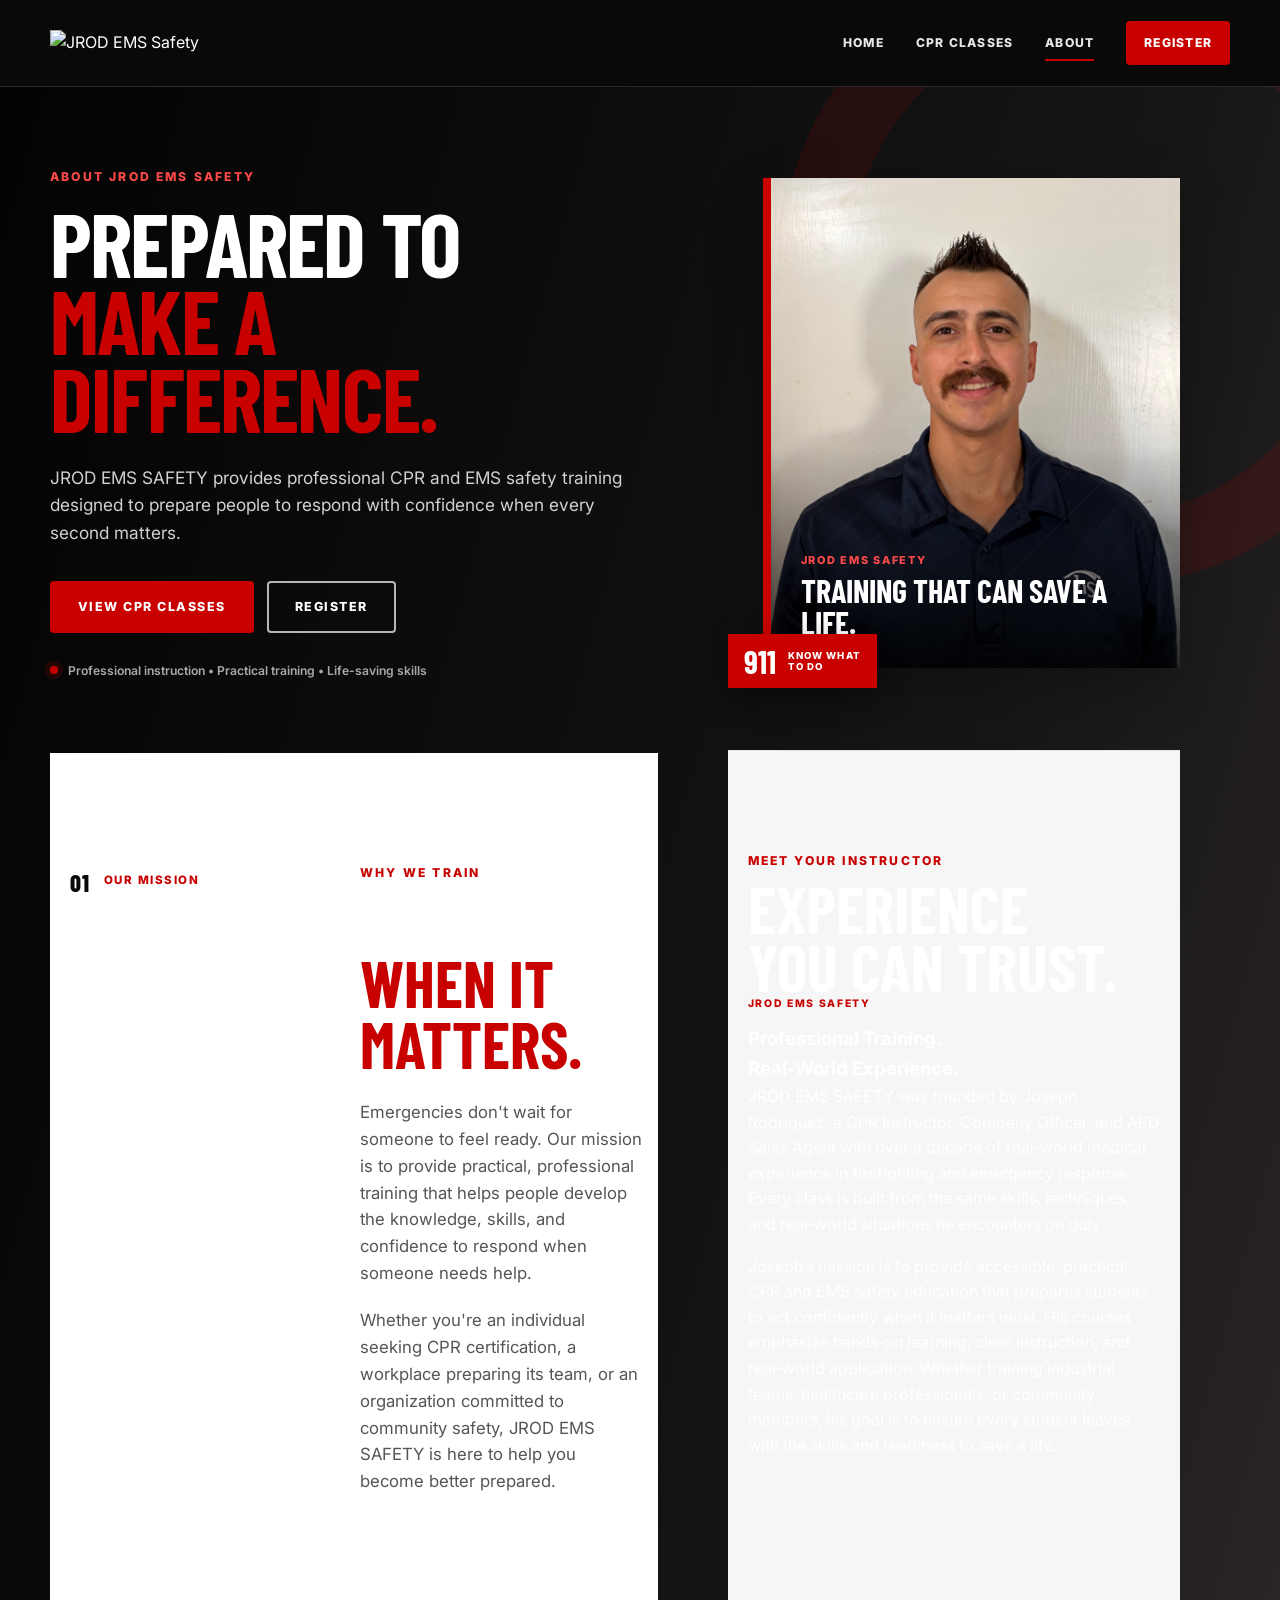
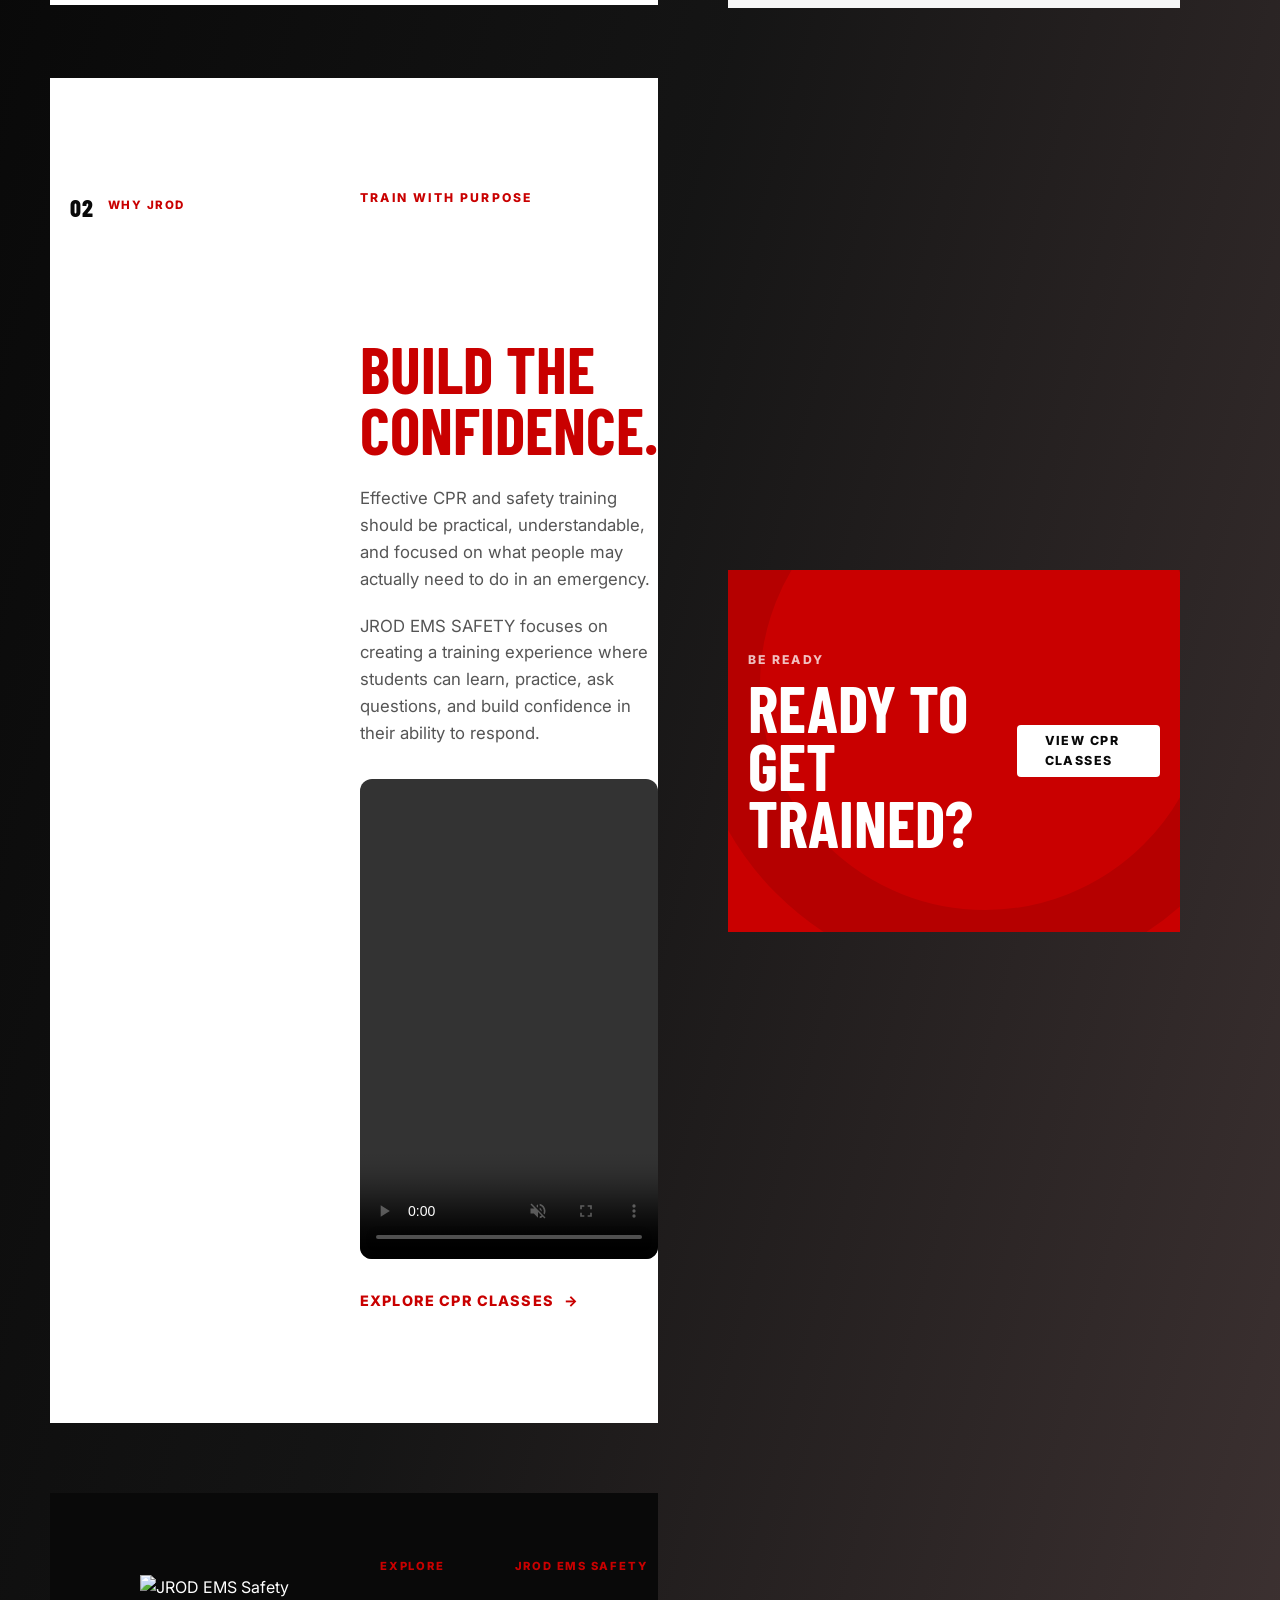
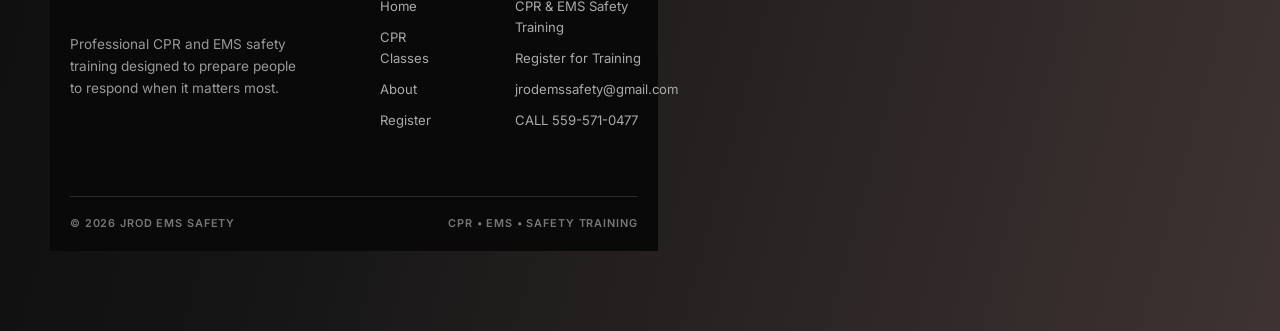
==== commit c33ea639: "pictures and SEO titles" ====
--- a/about.html
+++ b/about.html
@@ -118,31 +118,36 @@
         </div>
 
 
-        <!-- About Image Area -->
-
-        <div class="hero-visual">
-
-          <div class="hero-photo-placeholder">
-
-            <div class="photo-overlay"></div>
-
-            <div class="photo-caption">
-
-              <span>JROD EMS SAFETY</span>
-
-              <strong>
-                Training That Can Save a Life.
-              </strong>
-
-            </div>
-
-          </div>
-
-        </div>
-
-      </div>
-
-    </section>
+
+       <!-- ABOUT IMAGE AREA -->
+<div class="hero-visual">
+
+  <div class="hero-photo-placeholder"
+       style="background-image: url('images/EMSowner.jpeg');
+              background-size: cover;
+              background-position: center;">
+
+    <div class="photo-overlay"></div>
+
+    <div class="photo-caption">
+      <span>JROD EMS SAFETY</span>
+
+      <strong>
+        Training That Can Save a Life.
+      </strong>
+    </div>
+
+  </div>
+
+  <!-- BADGE -->
+  <div class="emergency-badge" style="bottom:-20px;">
+    <span class="badge-number">911</span>
+    <span class="badge-label">
+      KNOW WHAT<br>TO DO
+    </span>
+  </div>
+
+</div>
 
 
     <!-- =========================================================
--- a/style.css
+++ b/style.css
@@ -1728,4 +1728,4 @@
         text-align: center;
     }
 
-}+}
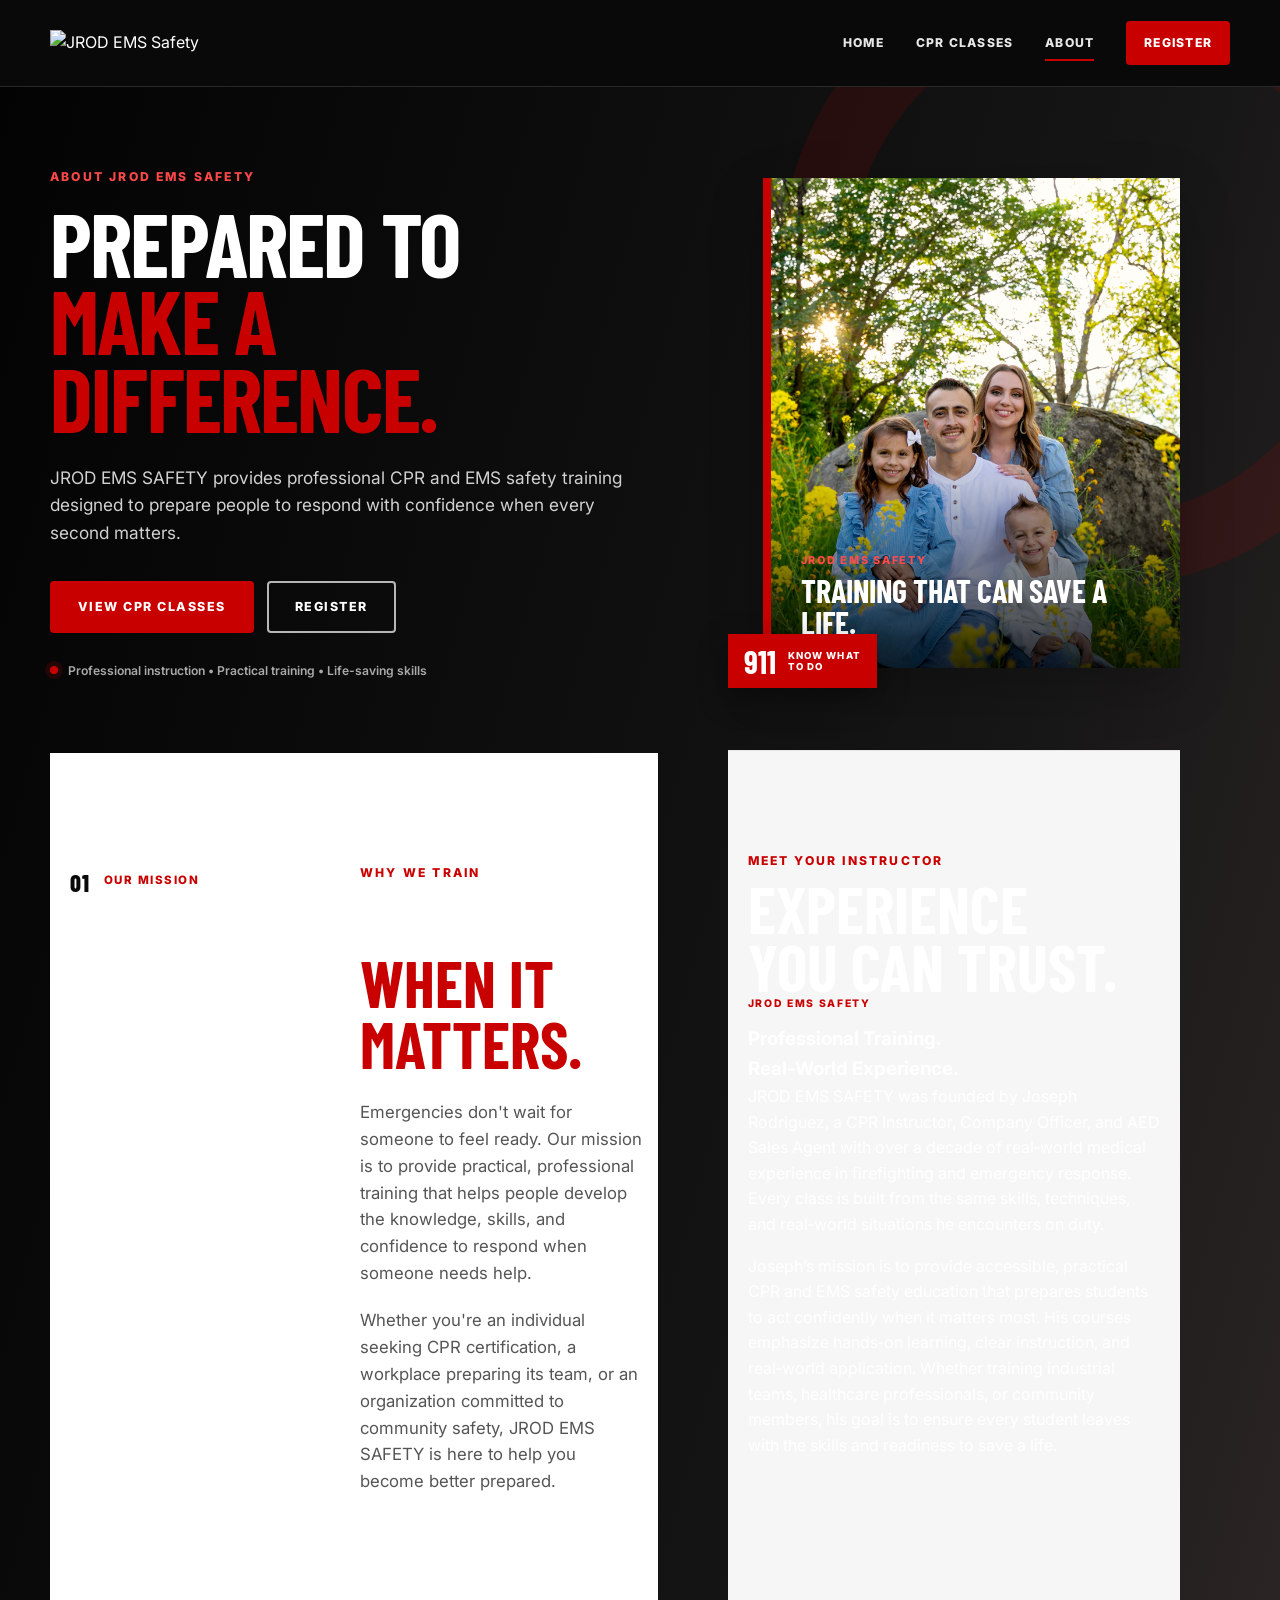
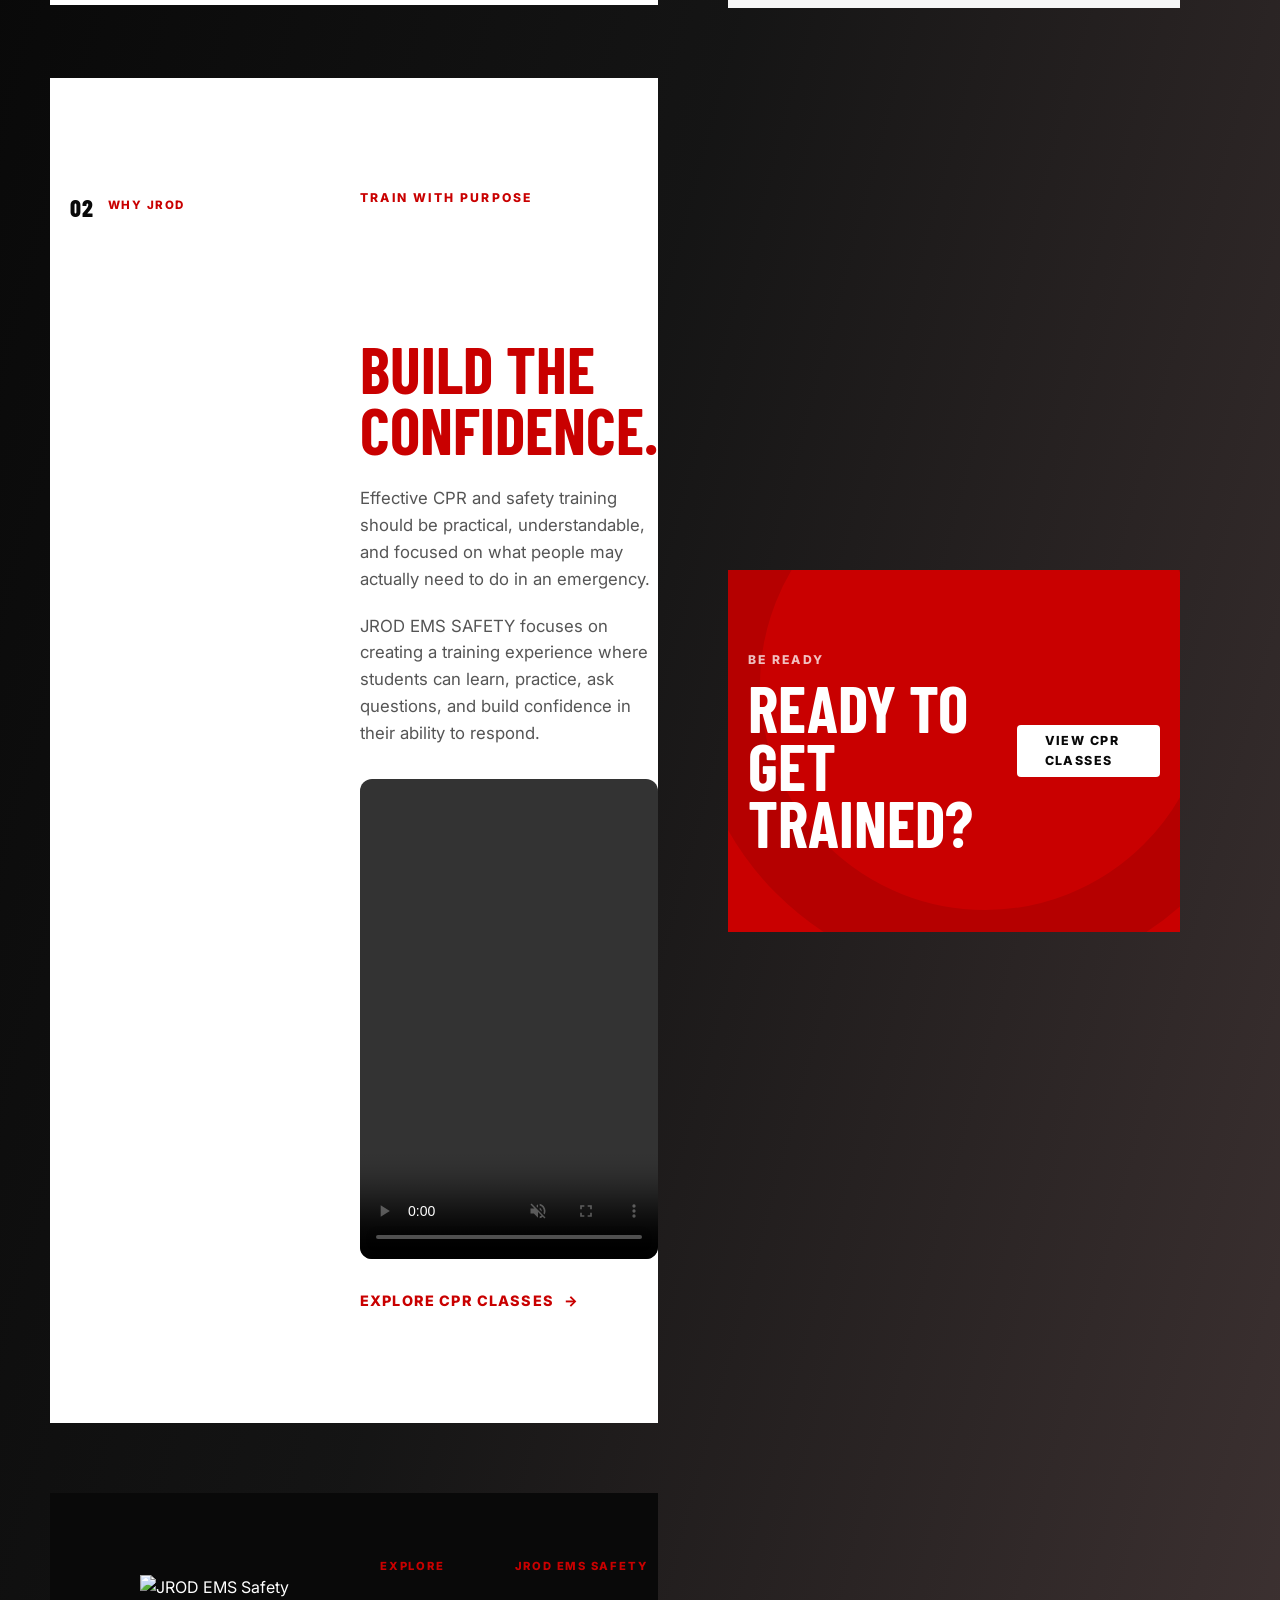
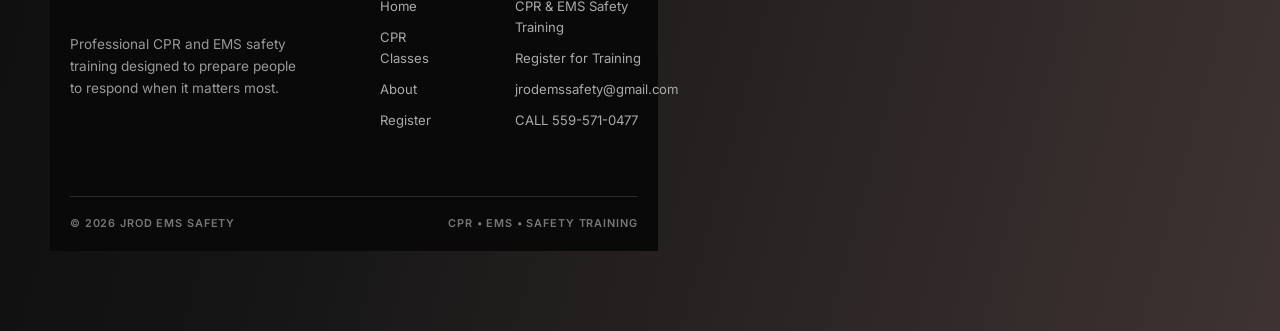
==== commit 283fa6e9: "u" ====
--- a/about.html
+++ b/about.html
@@ -123,7 +123,7 @@
 <div class="hero-visual">
 
   <div class="hero-photo-placeholder"
-       style="background-image: url('images/EMSowner.jpeg');
+       style="background-image: url('images/Family.JPG');
               background-size: cover;
               background-position: center;">
 
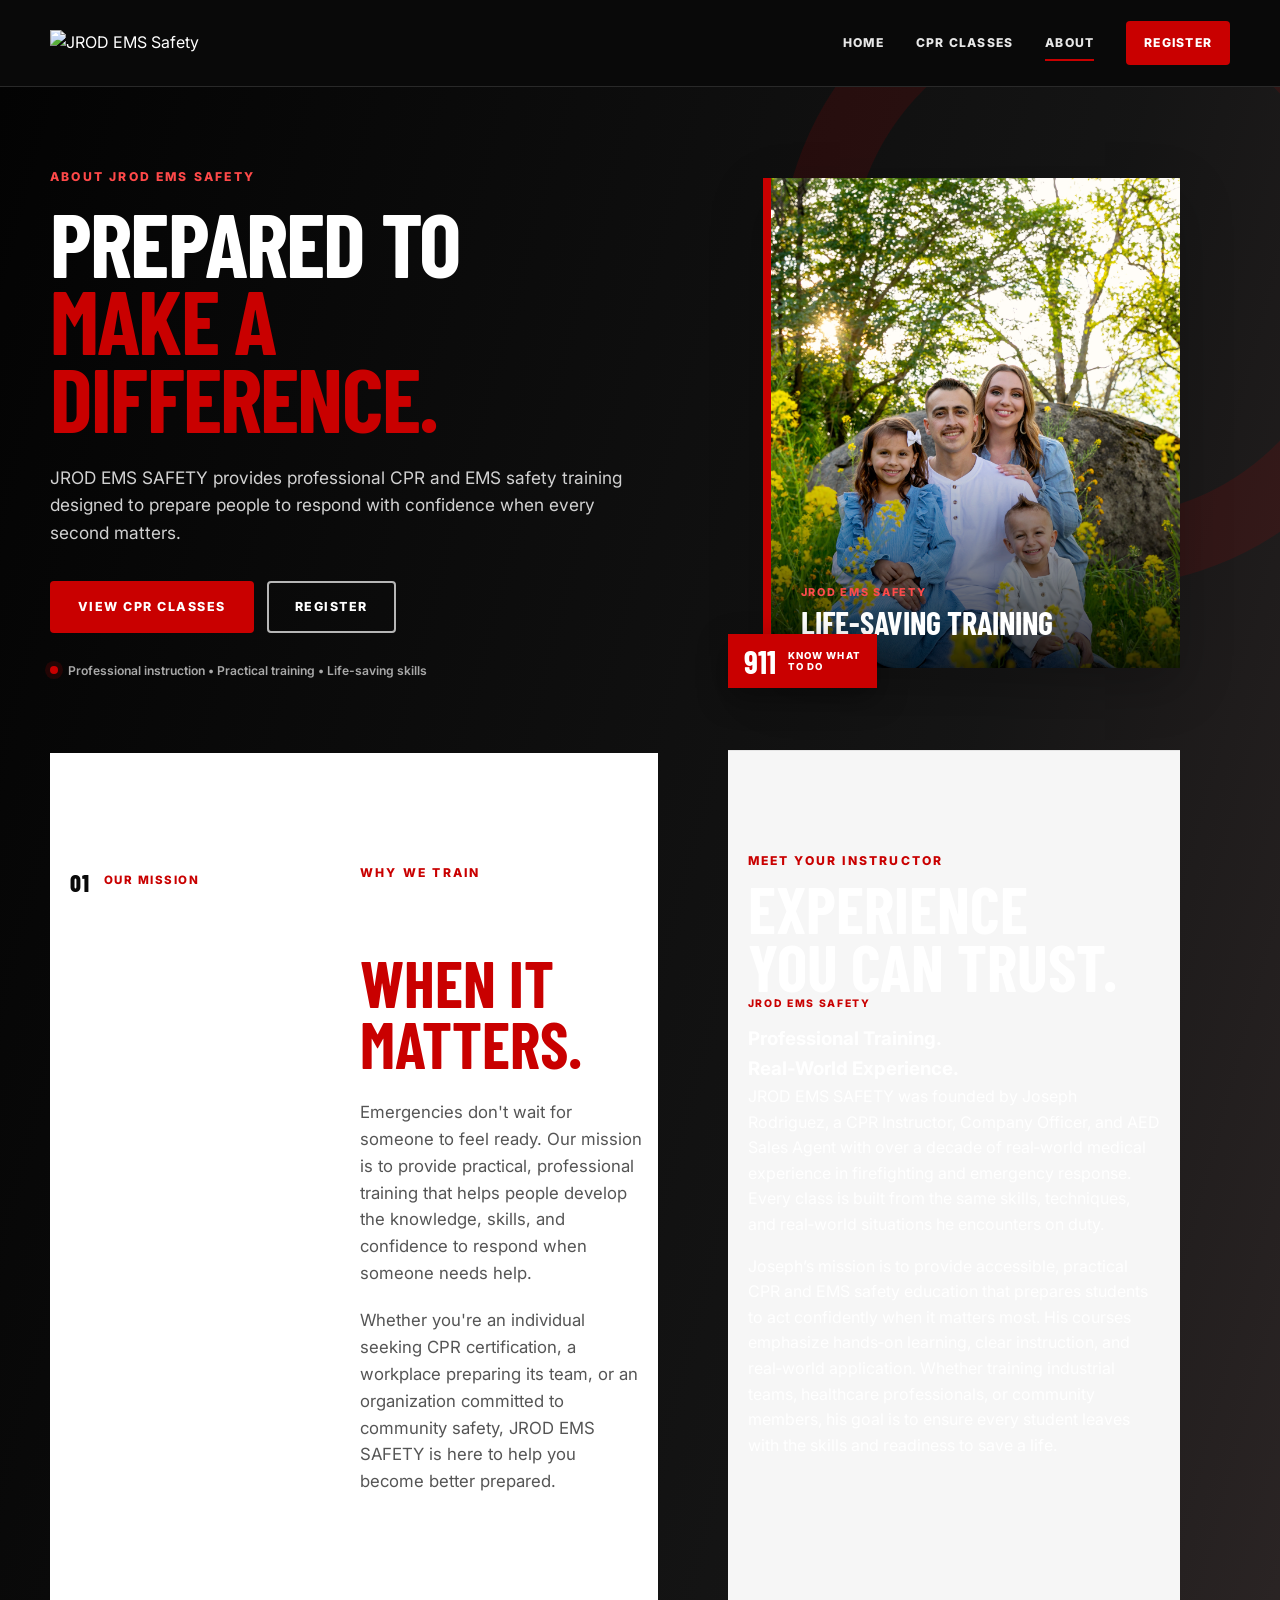
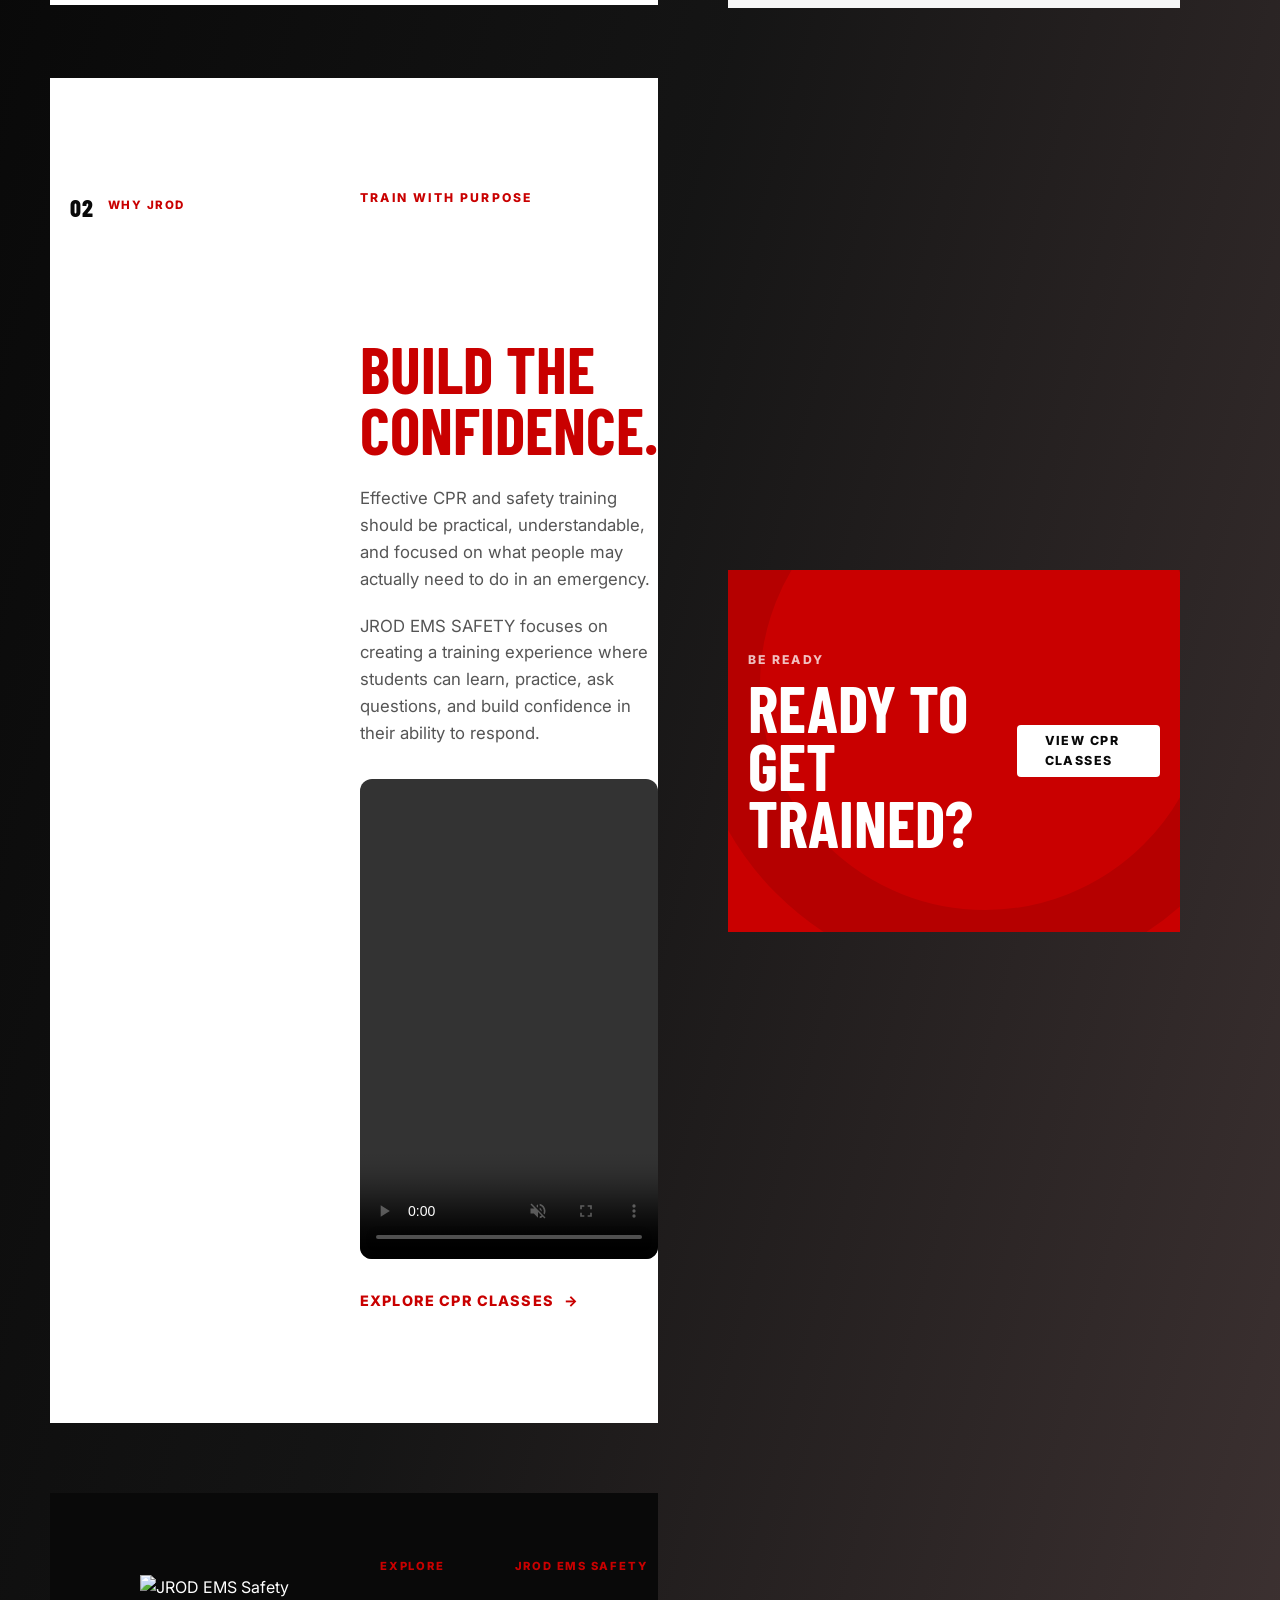
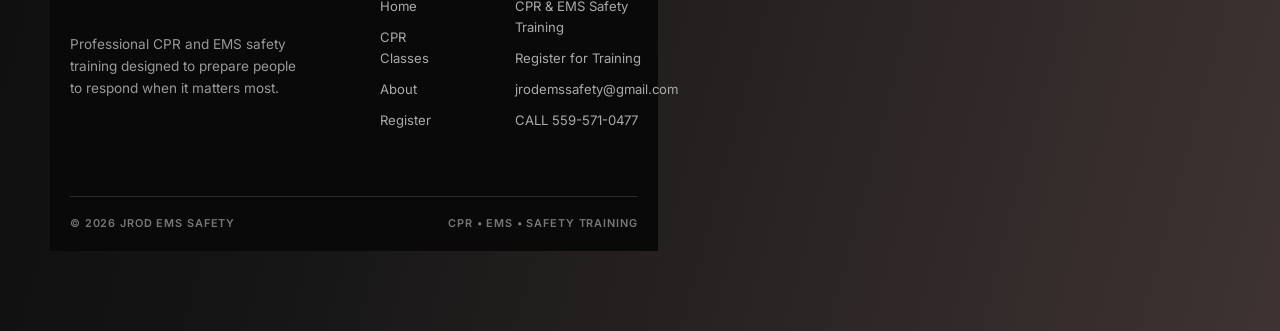
==== commit 4c553496: "Tag" ====
--- a/about.html
+++ b/about.html
@@ -133,7 +133,7 @@
       <span>JROD EMS SAFETY</span>
 
       <strong>
-        Training That Can Save a Life.
+        Life-saving Training
       </strong>
     </div>
 
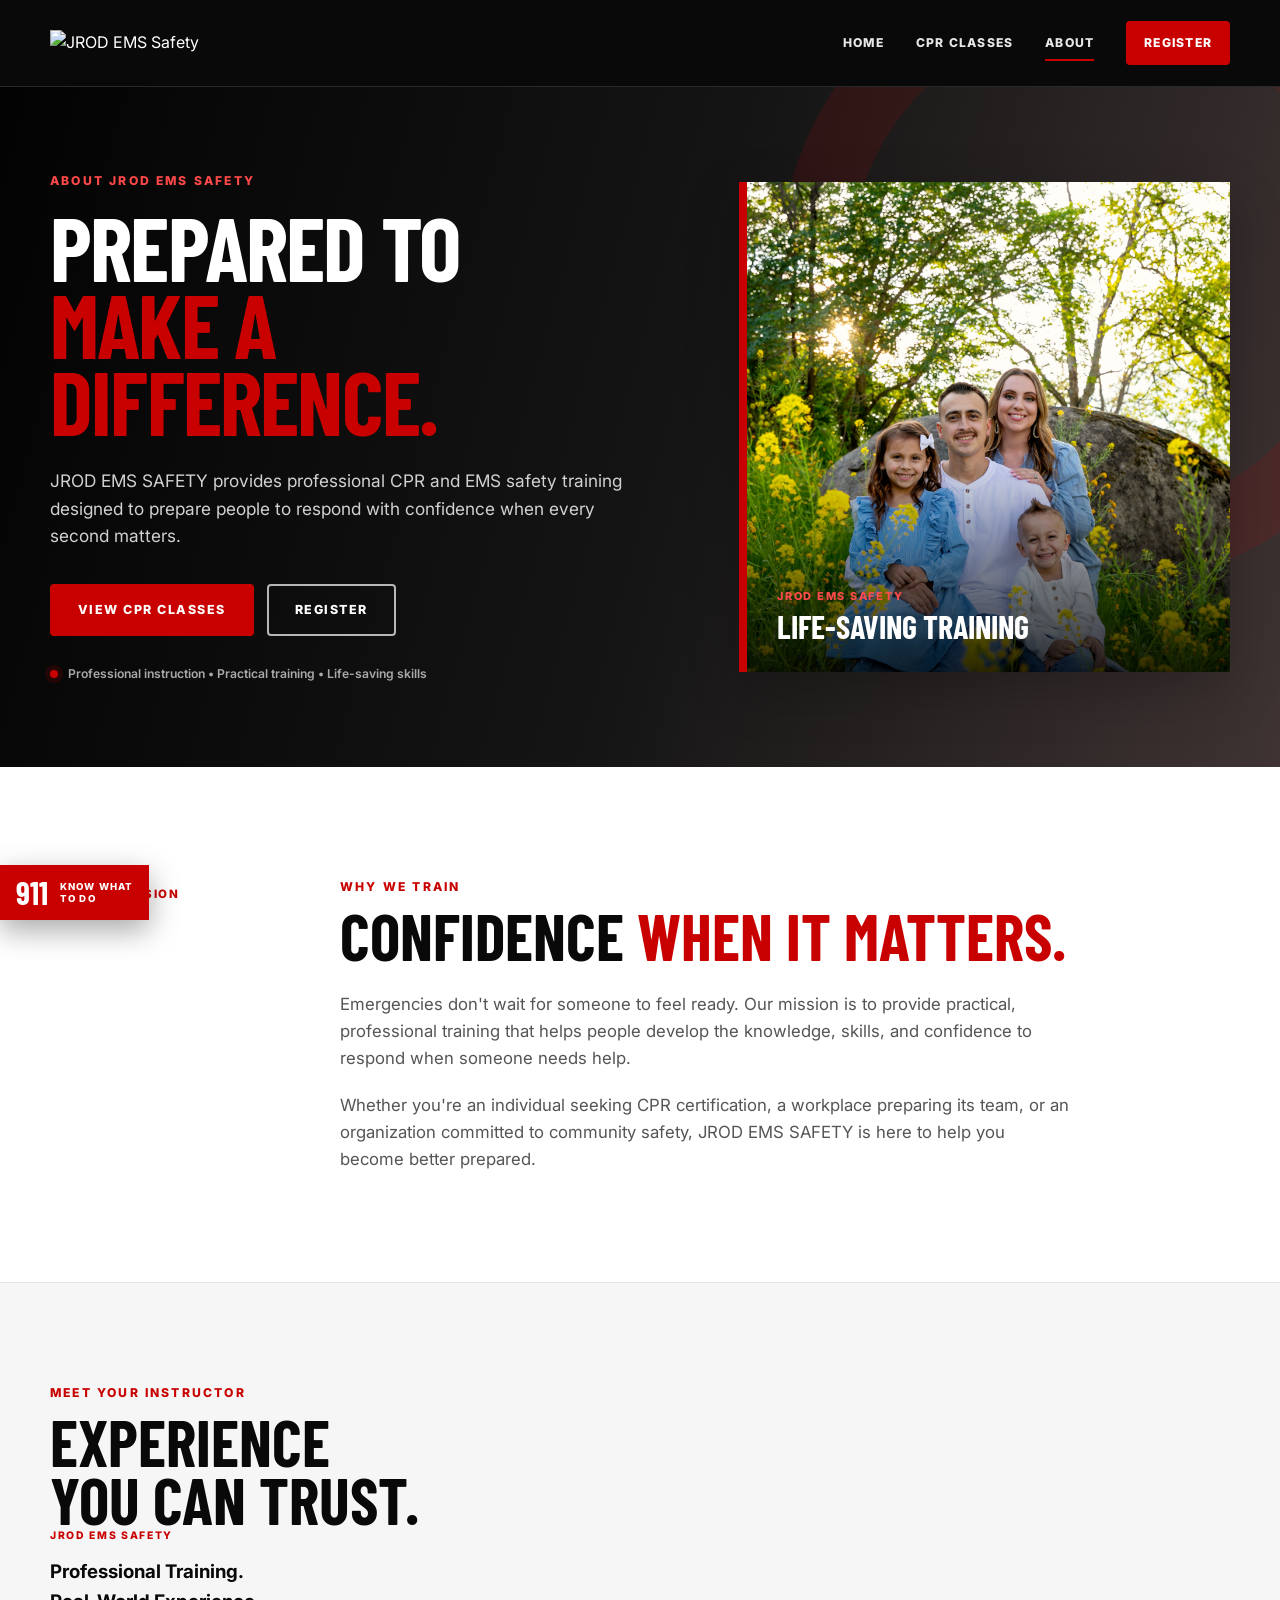
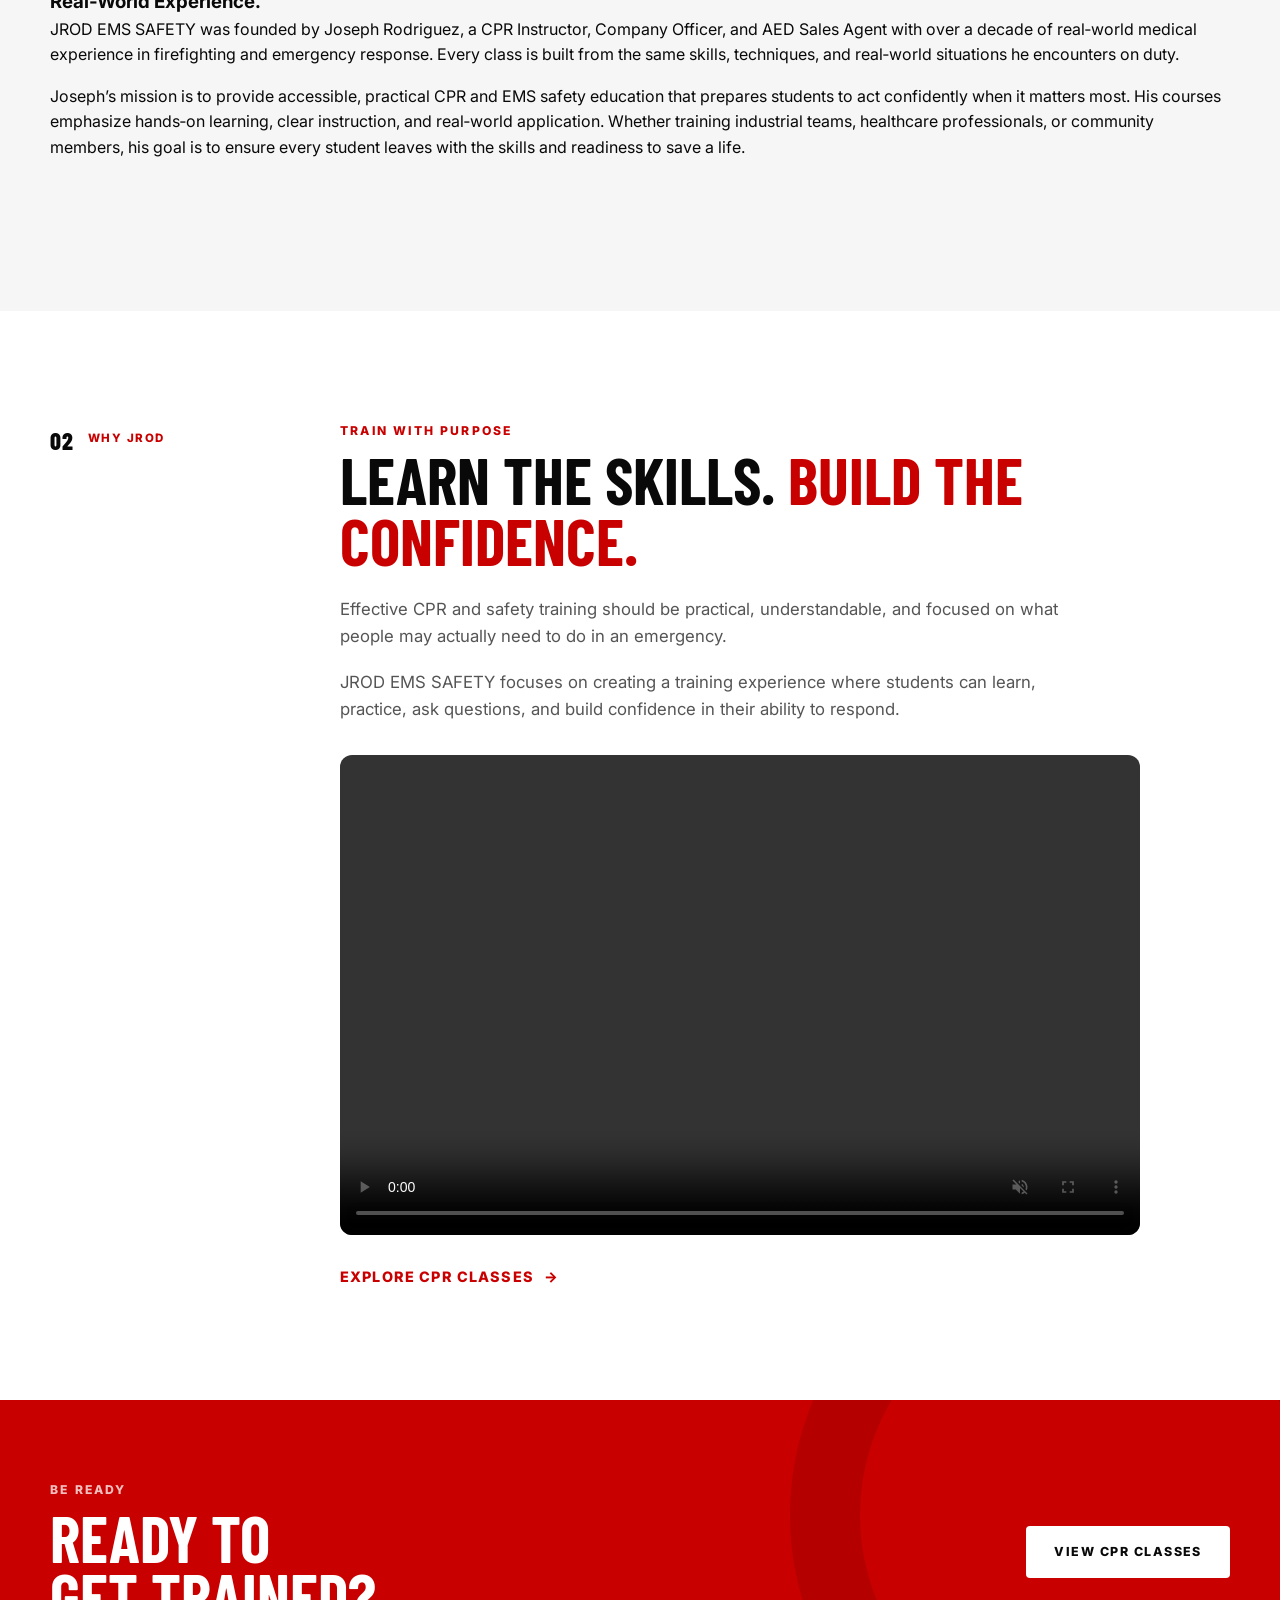
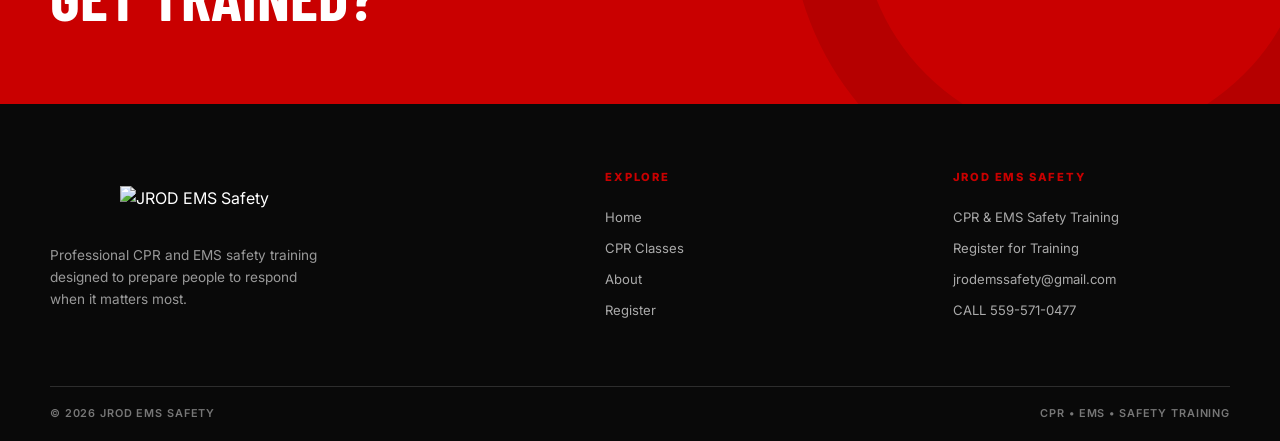
==== commit c1b764bf: "Update about.html" ====
--- a/about.html
+++ b/about.html
@@ -135,9 +135,15 @@
       <strong>
         Life-saving Training
       </strong>
-    </div>
-
-  </div>
+     </div>
+
+          </div>
+
+        </div>
+
+      </div>
+
+    </section>
 
   <!-- BADGE -->
   <div class="emergency-badge" style="bottom:-20px;">
@@ -565,4 +571,4 @@
   </script>
 
 </body>
-</html>+</html>
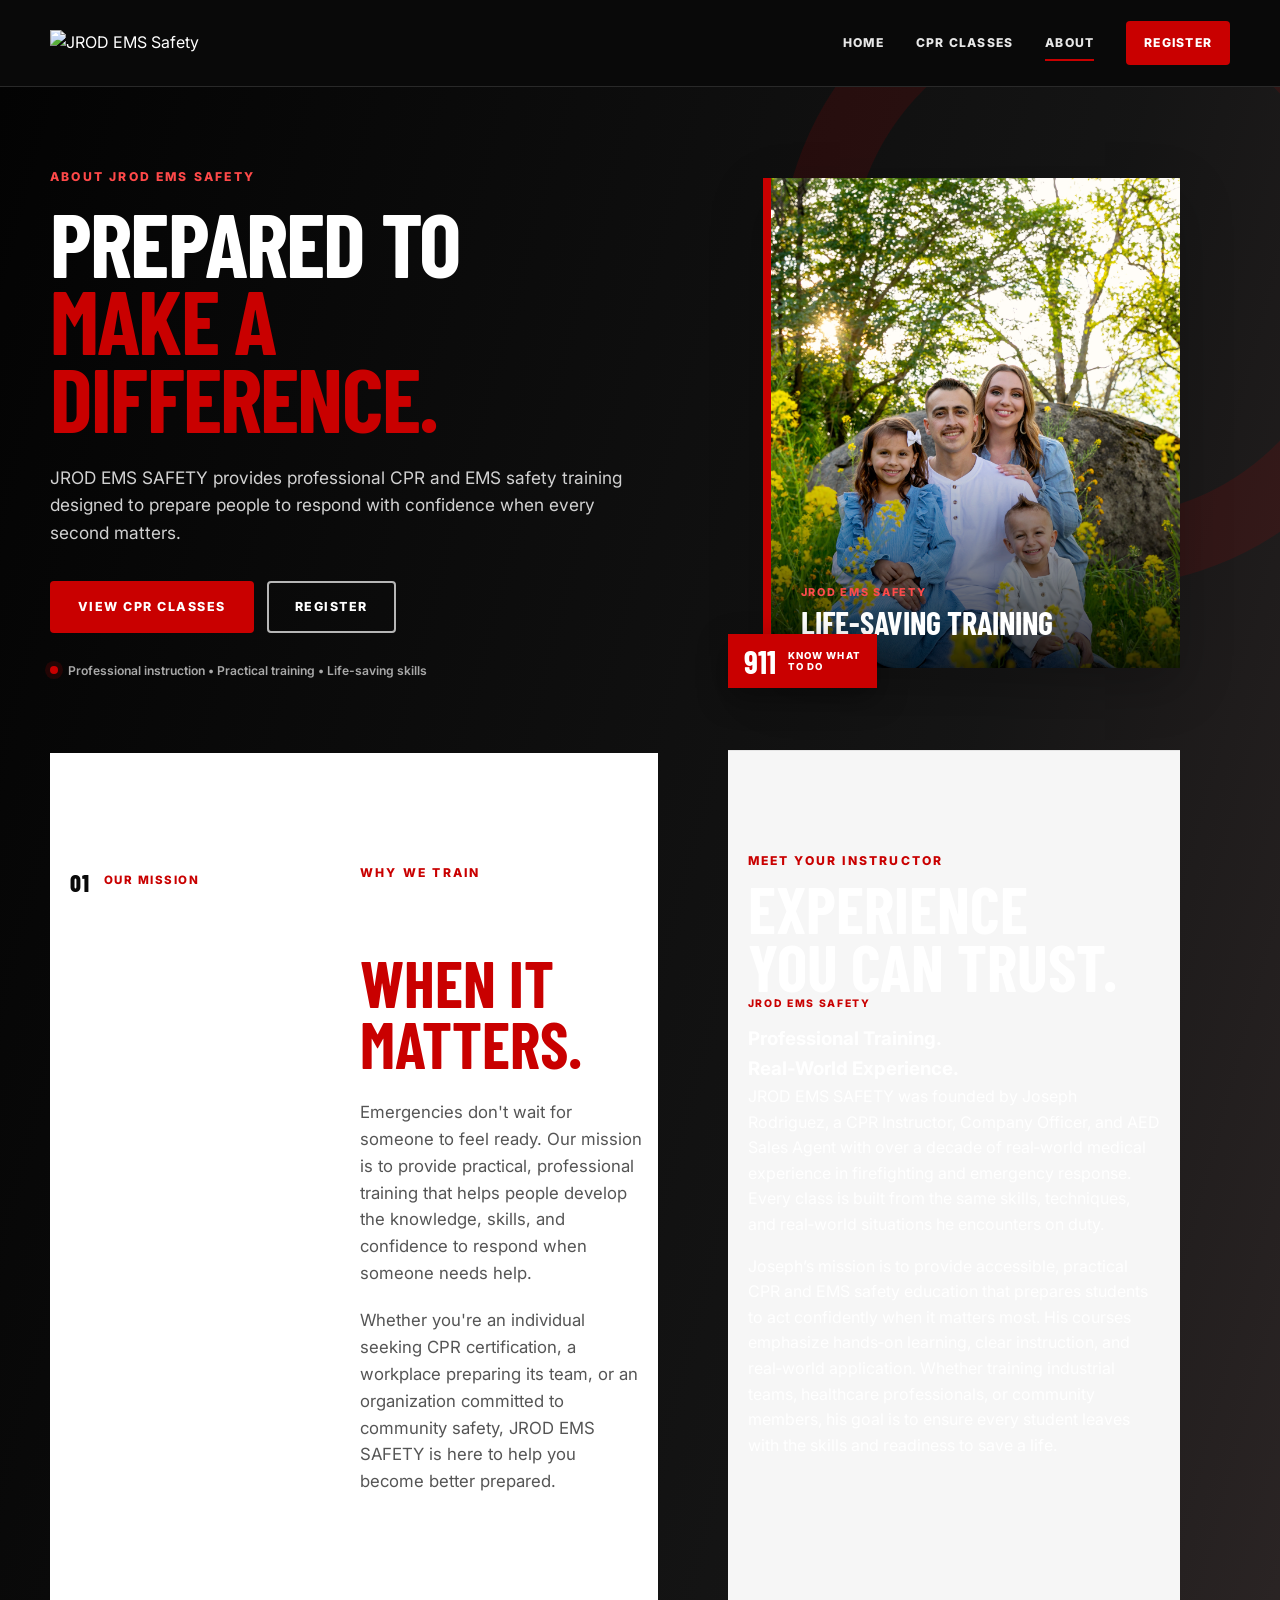
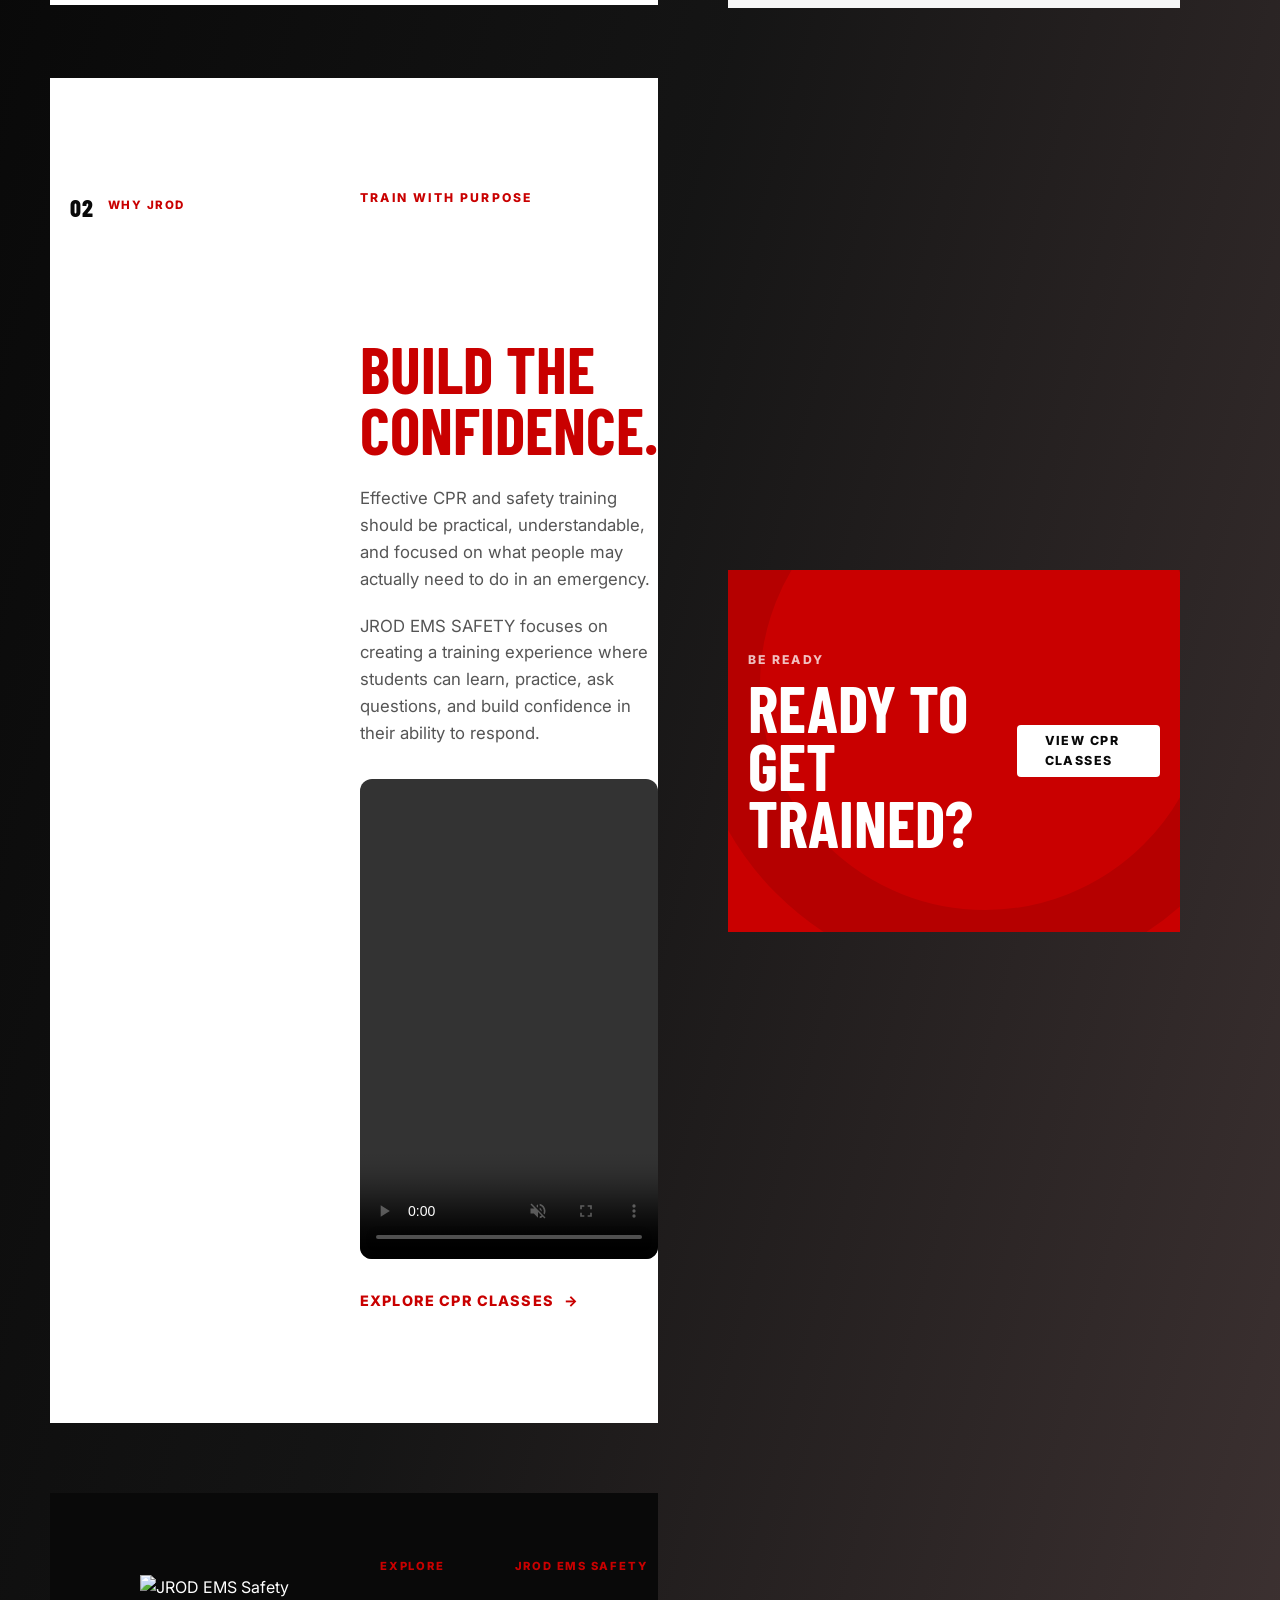
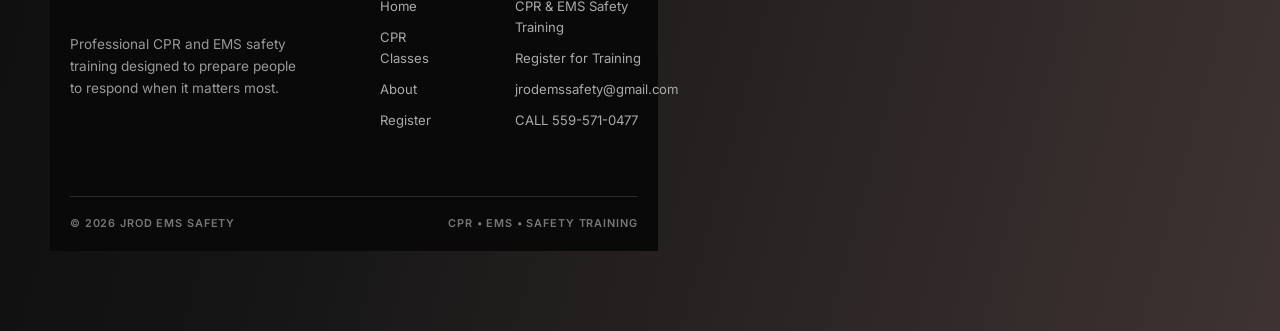
==== commit 38739d33: "Update about.html" ====
--- a/about.html
+++ b/about.html
@@ -119,7 +119,7 @@
 
 
 
-       <!-- ABOUT IMAGE AREA -->
+<!-- ABOUT IMAGE AREA -->
 <div class="hero-visual">
 
   <div class="hero-photo-placeholder"
@@ -135,15 +135,9 @@
       <strong>
         Life-saving Training
       </strong>
-     </div>
-
-          </div>
-
-        </div>
-
-      </div>
-
-    </section>
+    </div>
+
+  </div>
 
   <!-- BADGE -->
   <div class="emergency-badge" style="bottom:-20px;">
@@ -154,7 +148,6 @@
   </div>
 
 </div>
-
 
     <!-- =========================================================
          OUR MISSION
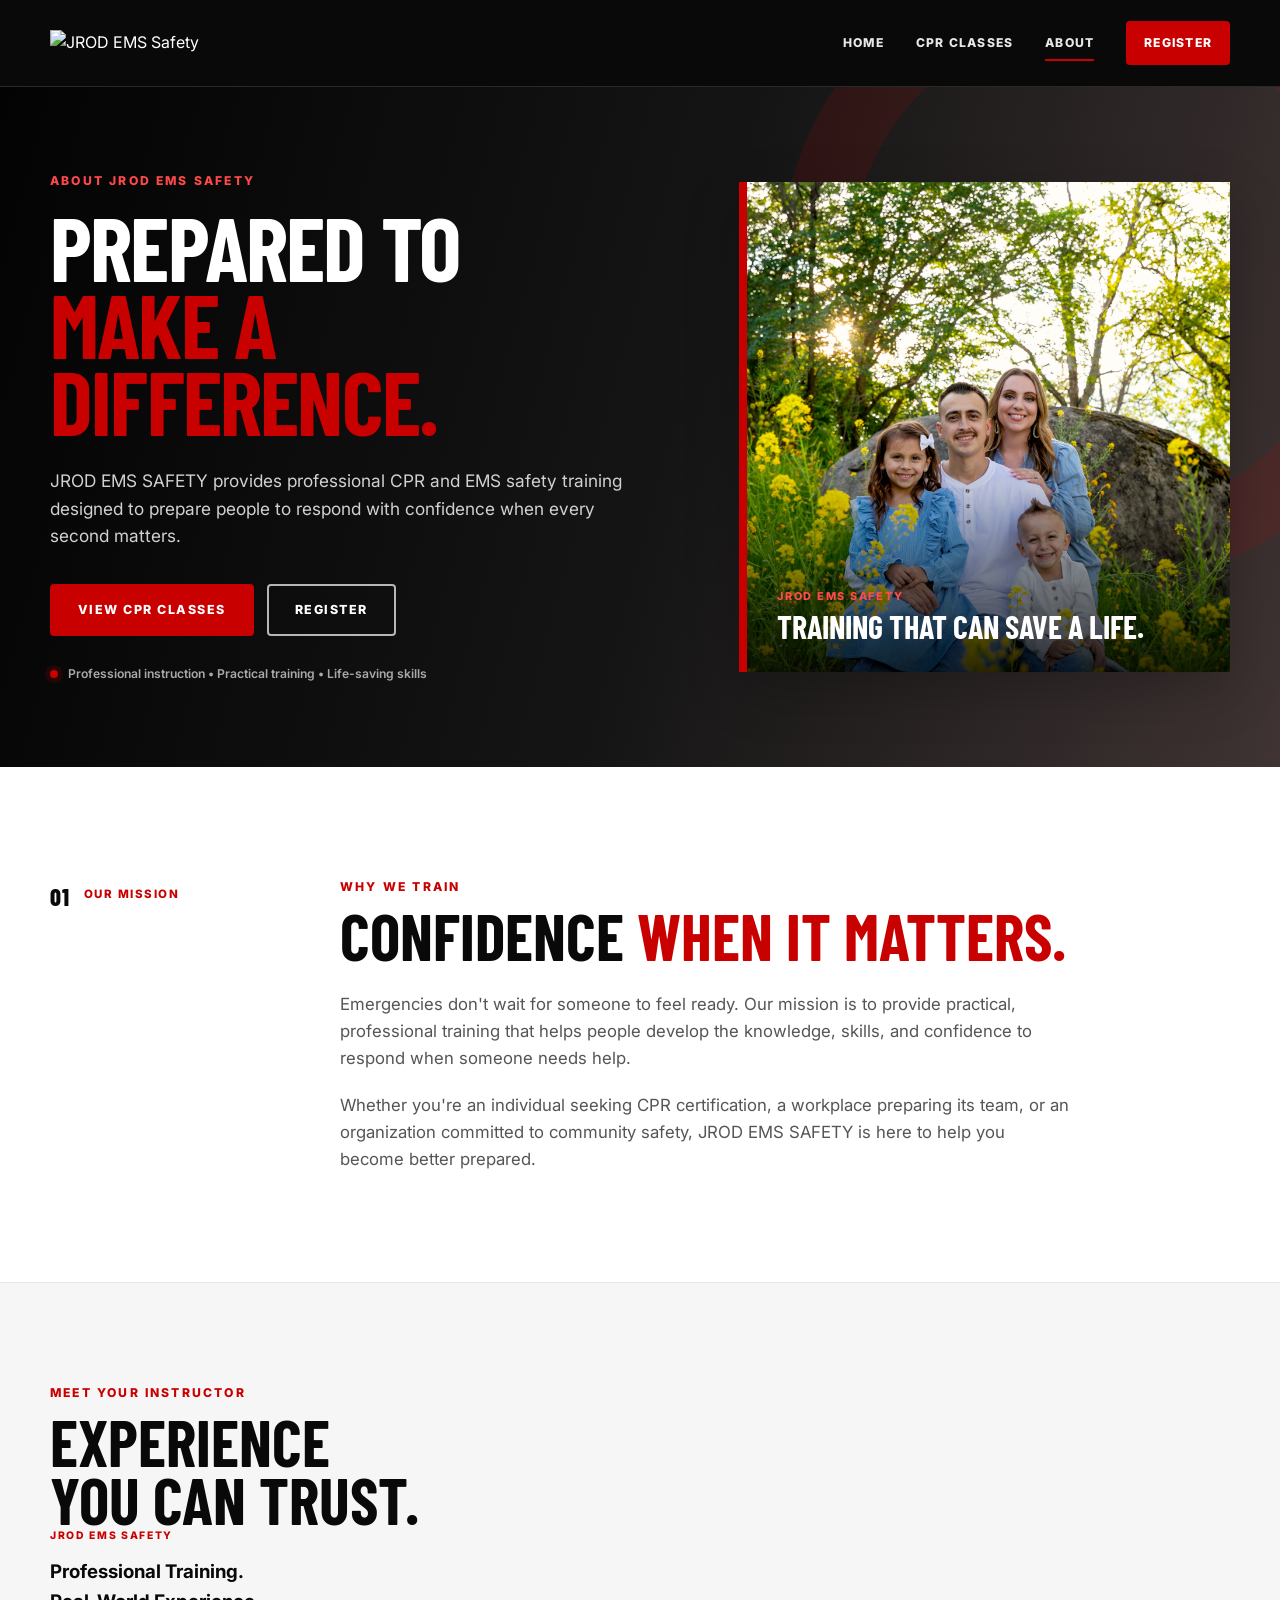
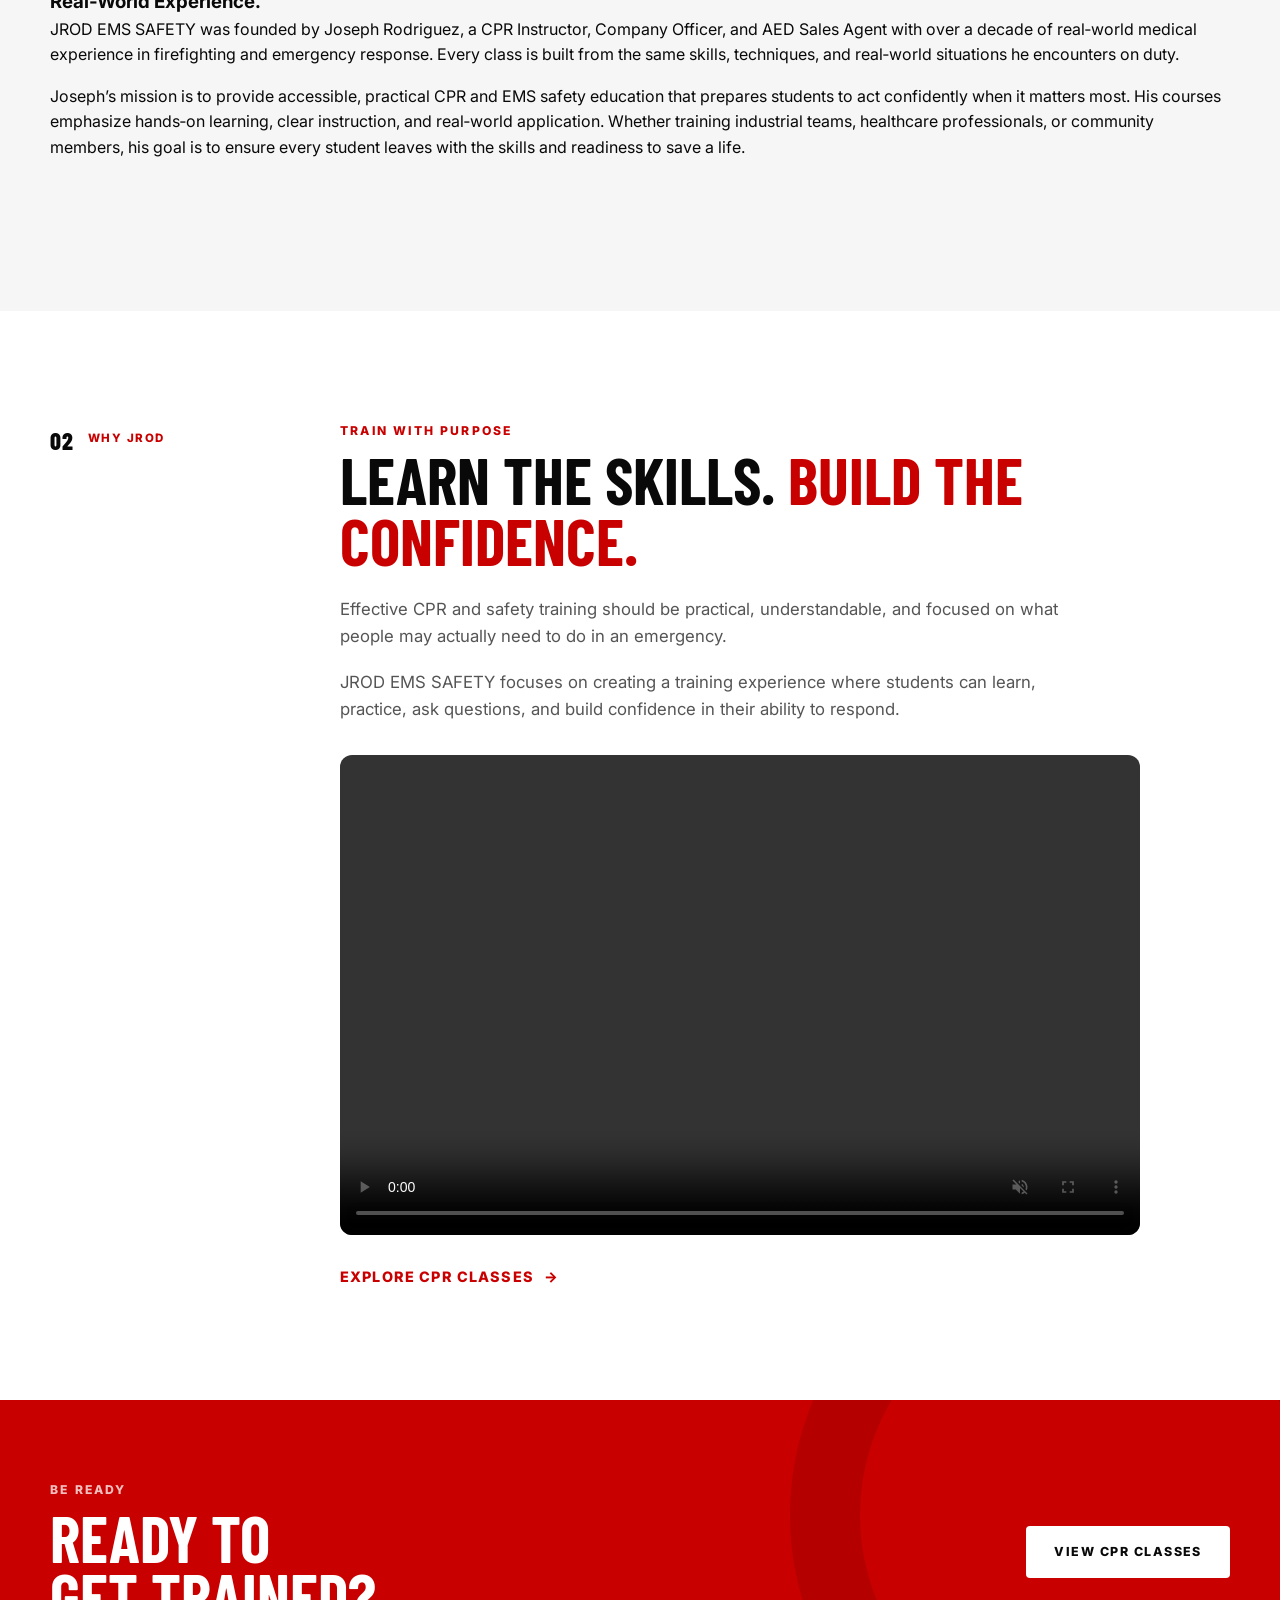
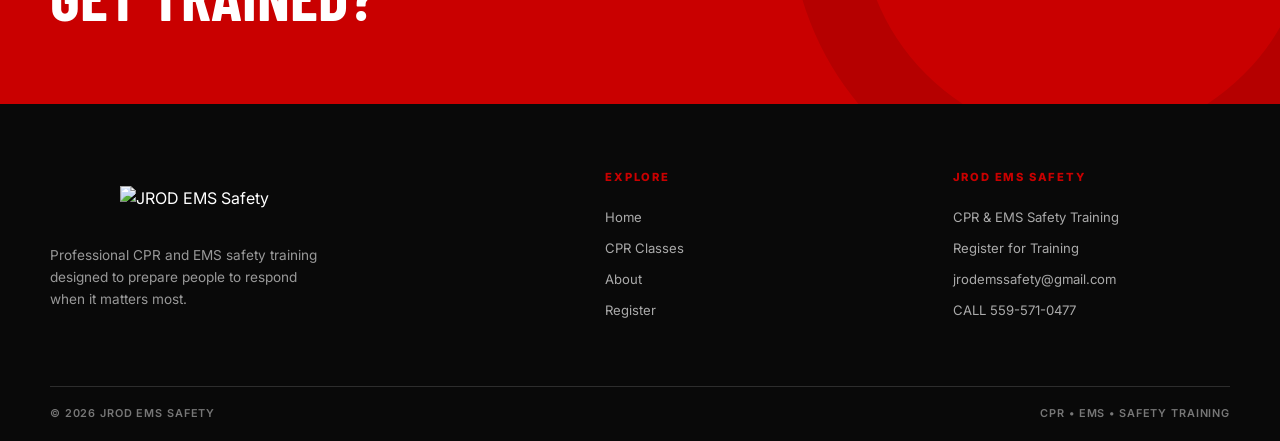
==== commit 85ae7978: "picture structure proplems" ====
--- a/about.html
+++ b/about.html
@@ -119,36 +119,34 @@
 
 
 
-<!-- ABOUT IMAGE AREA -->
-<div class="hero-visual">
-
-  <div class="hero-photo-placeholder"
-       style="background-image: url('images/Family.JPG');
-              background-size: cover;
-              background-position: center;">
-
-    <div class="photo-overlay"></div>
-
-    <div class="photo-caption">
-      <span>JROD EMS SAFETY</span>
-
-      <strong>
-        Life-saving Training
-      </strong>
-    </div>
-
-  </div>
-
-  <!-- BADGE -->
-  <div class="emergency-badge" style="bottom:-20px;">
-    <span class="badge-number">911</span>
-    <span class="badge-label">
-      KNOW WHAT<br>TO DO
-    </span>
-  </div>
-
-</div>
-
+<!-- About Image Area -->
+
+        <div class="hero-visual">
+
+          <div class="hero-photo-placeholder"
+               style="background-image: url('images/Family.JPG');
+                      background-size: cover;
+                      background-position: center;">
+
+            <div class="photo-overlay"></div>
+
+            <div class="photo-caption">
+
+              <span>JROD EMS SAFETY</span>
+
+              <strong>
+                Training That Can Save a Life.
+              </strong>
+
+            </div>
+
+          </div>
+
+        </div>
+
+      </div>
+
+    </section>
     <!-- =========================================================
          OUR MISSION
     ========================================================== -->
@@ -565,3 +563,4 @@
 
 </body>
 </html>
+
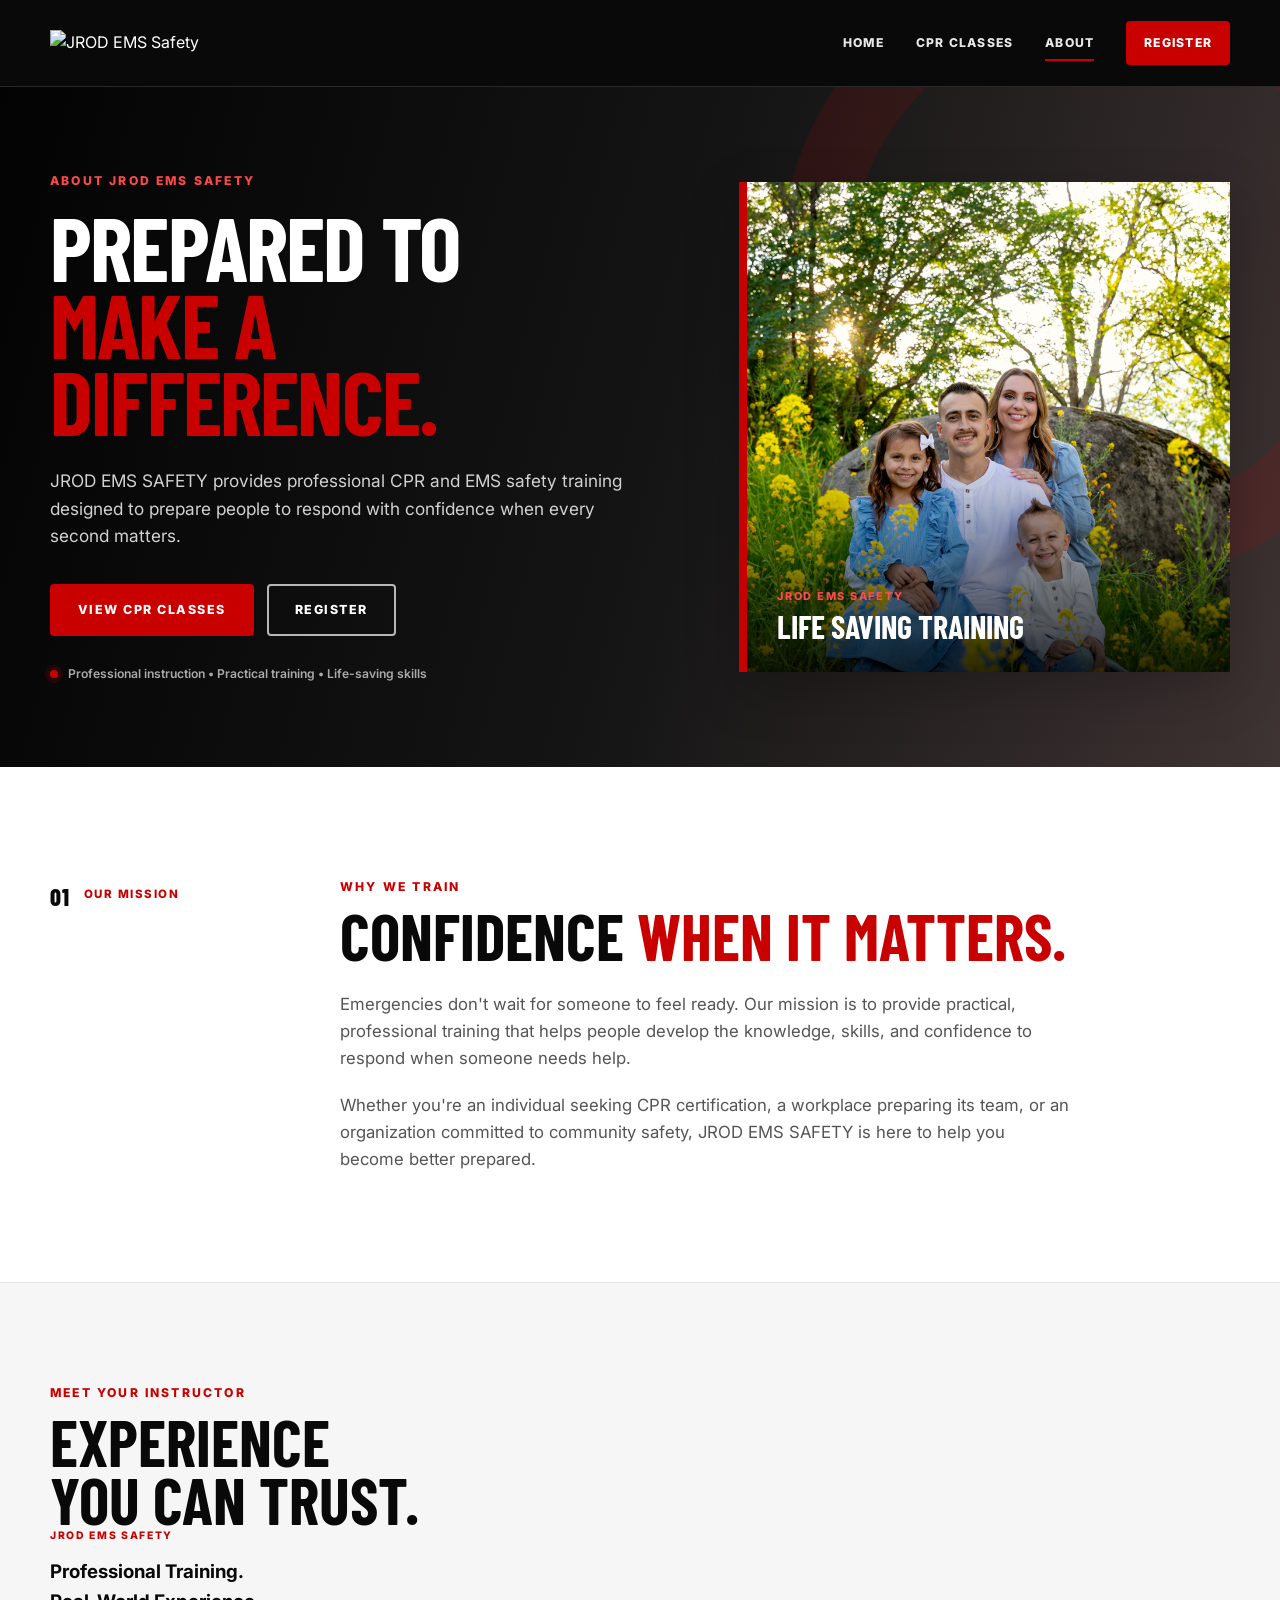
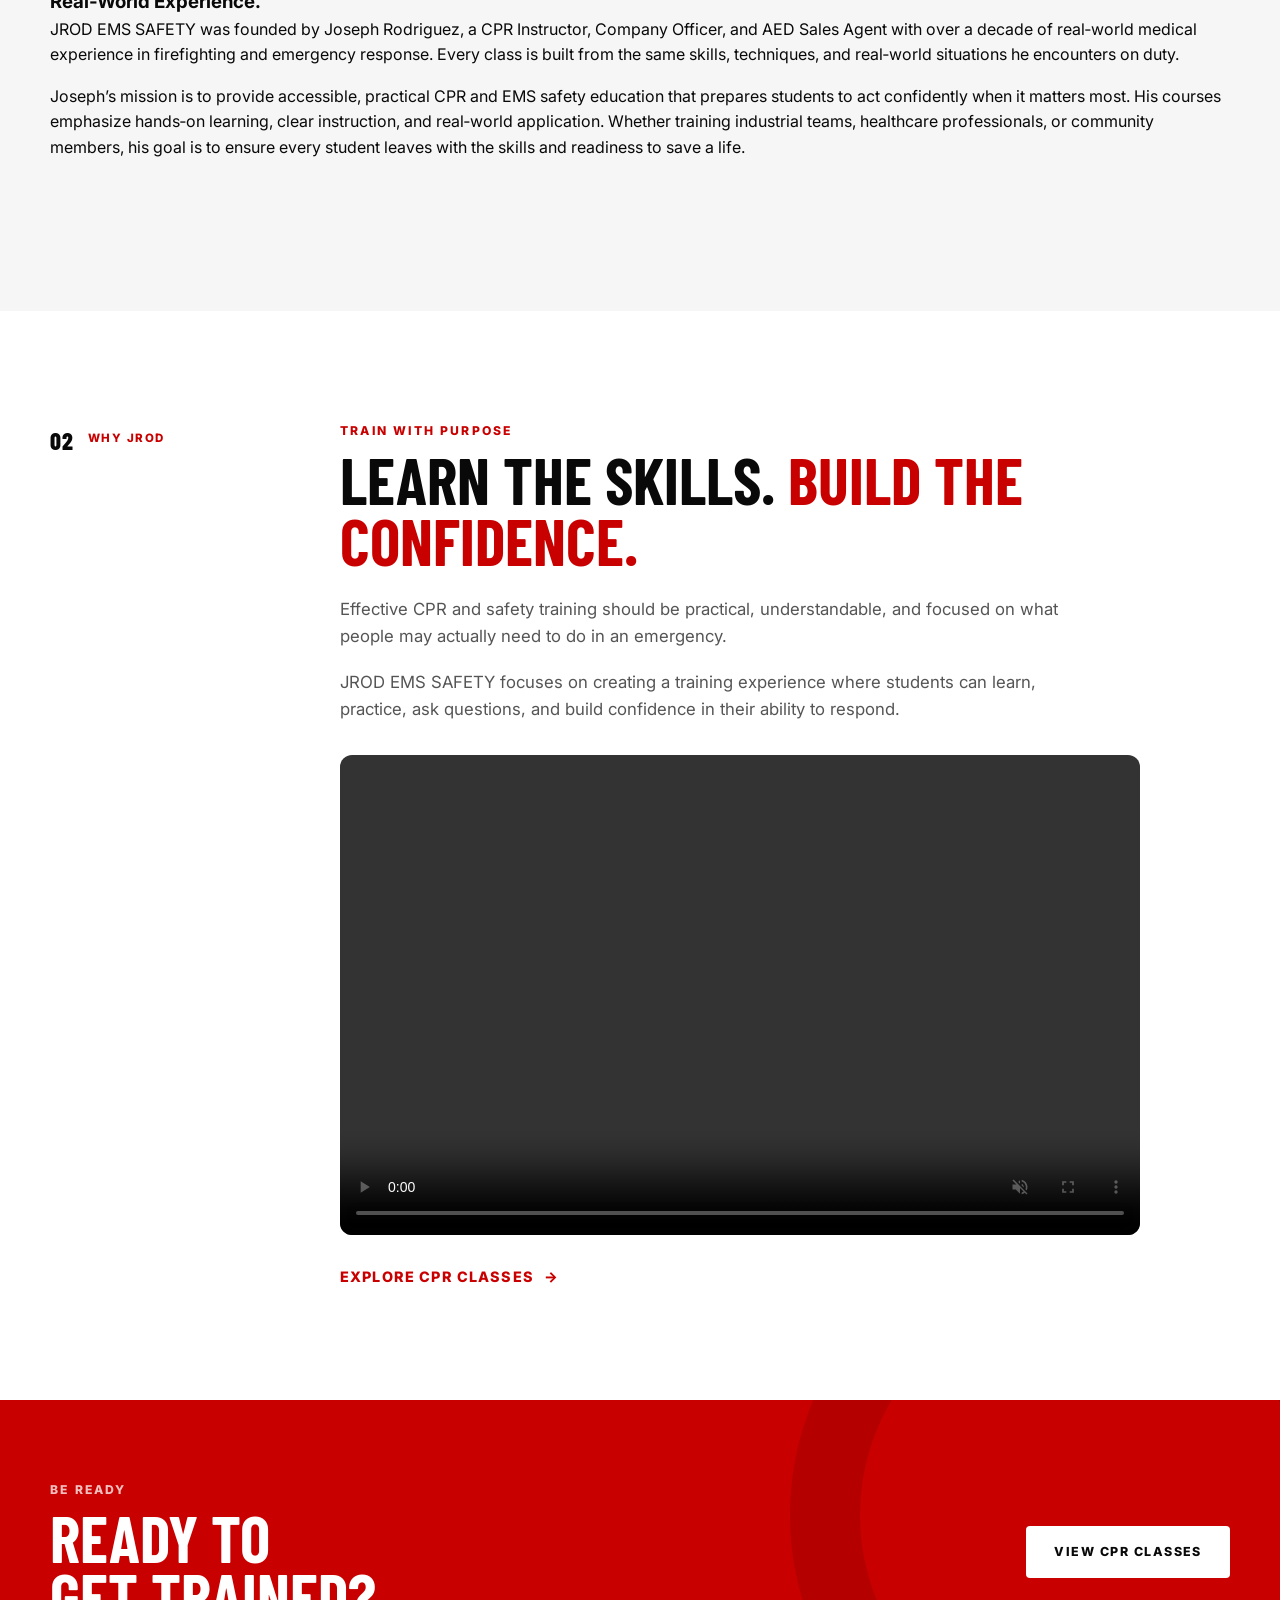
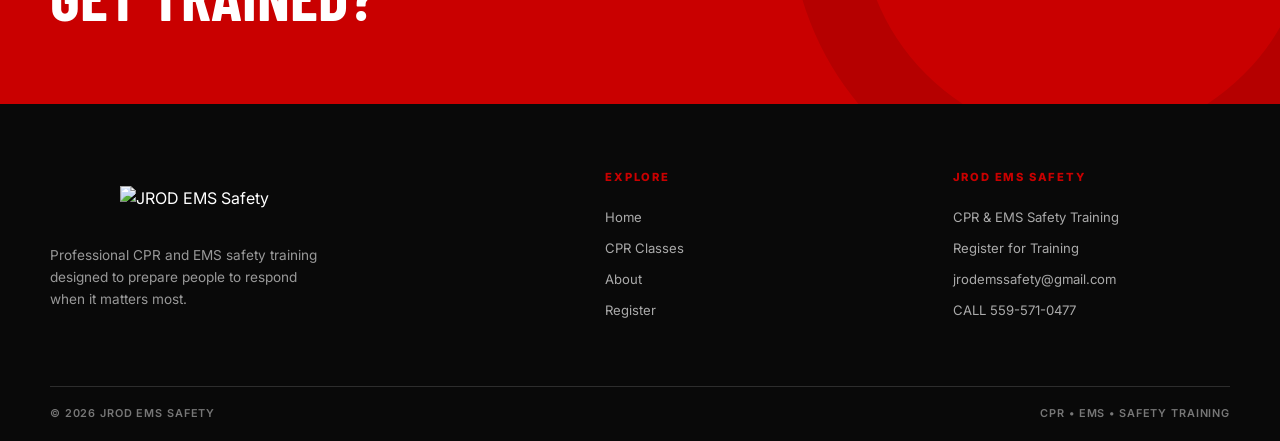
==== commit b99b3ac2: "wording" ====
--- a/about.html
+++ b/about.html
@@ -135,7 +135,7 @@
               <span>JROD EMS SAFETY</span>
 
               <strong>
-                Training That Can Save a Life.
+                Life Saving Training
               </strong>
 
             </div>
